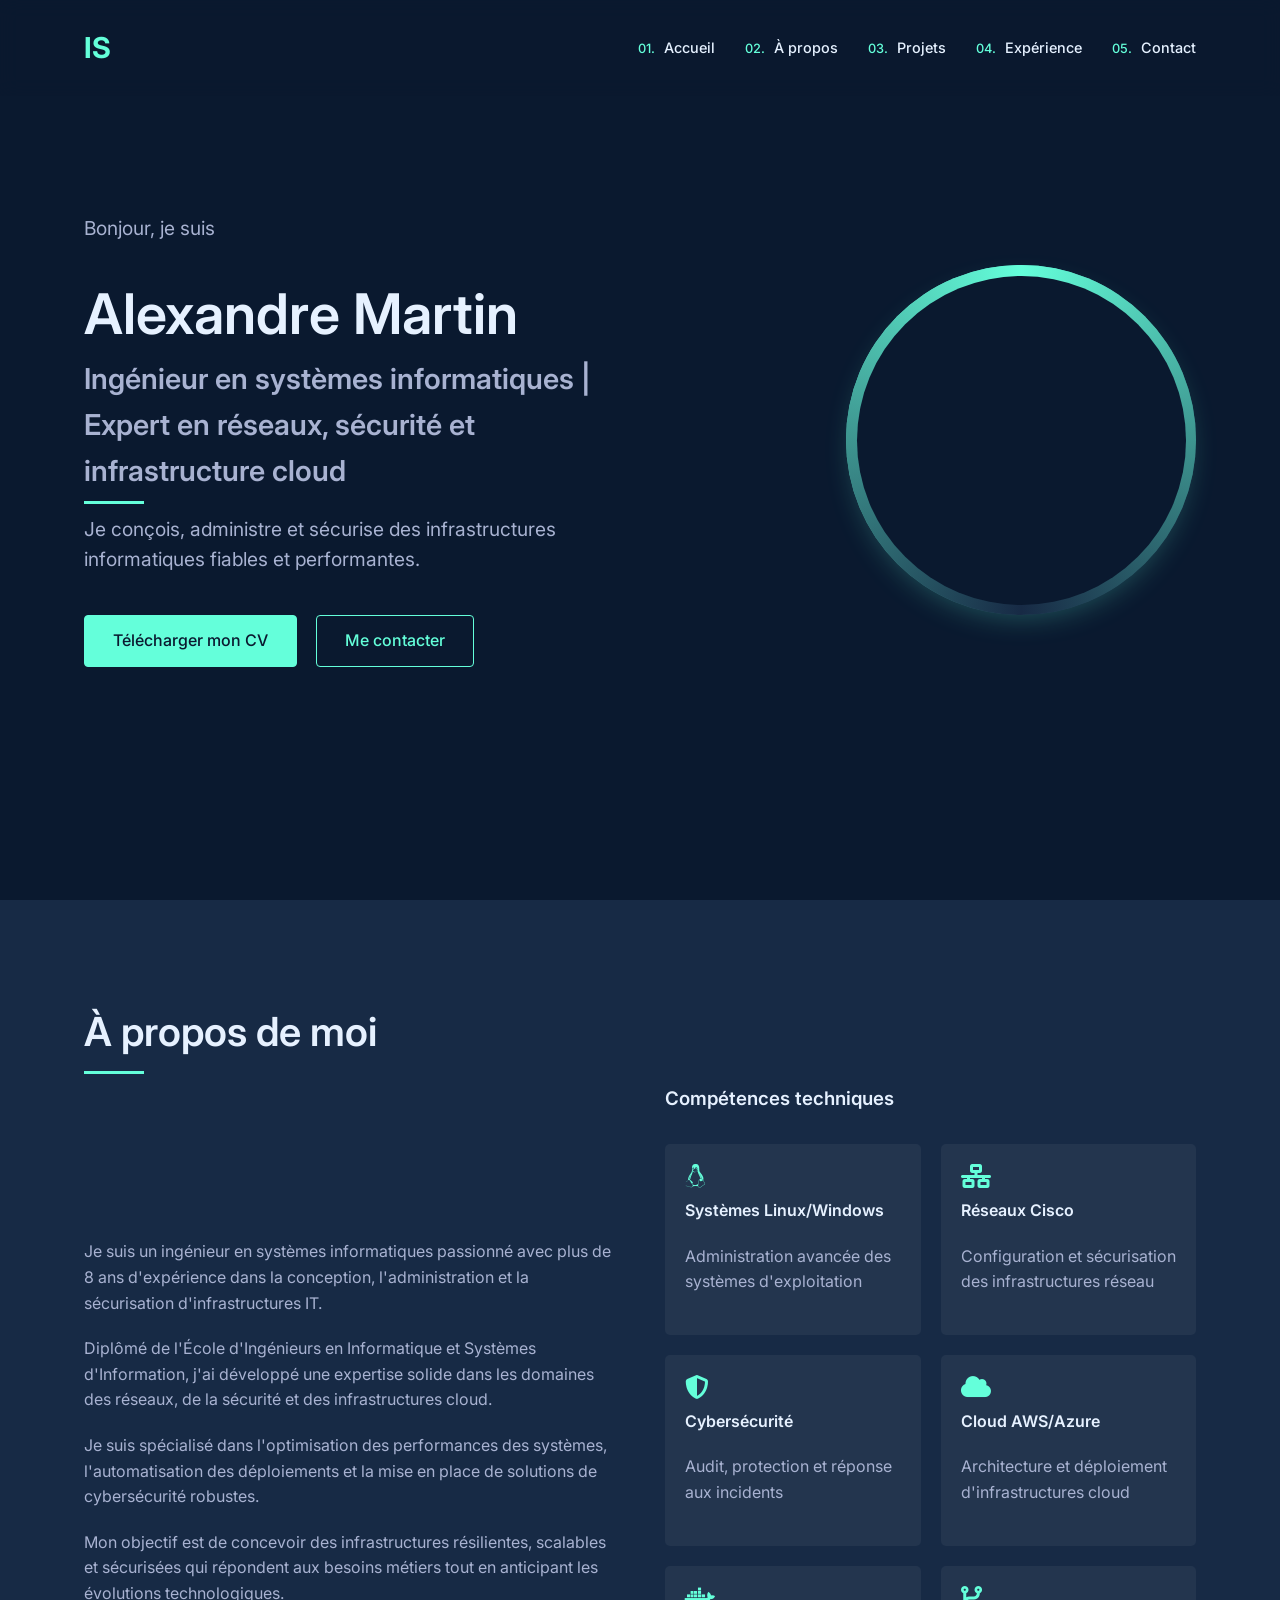
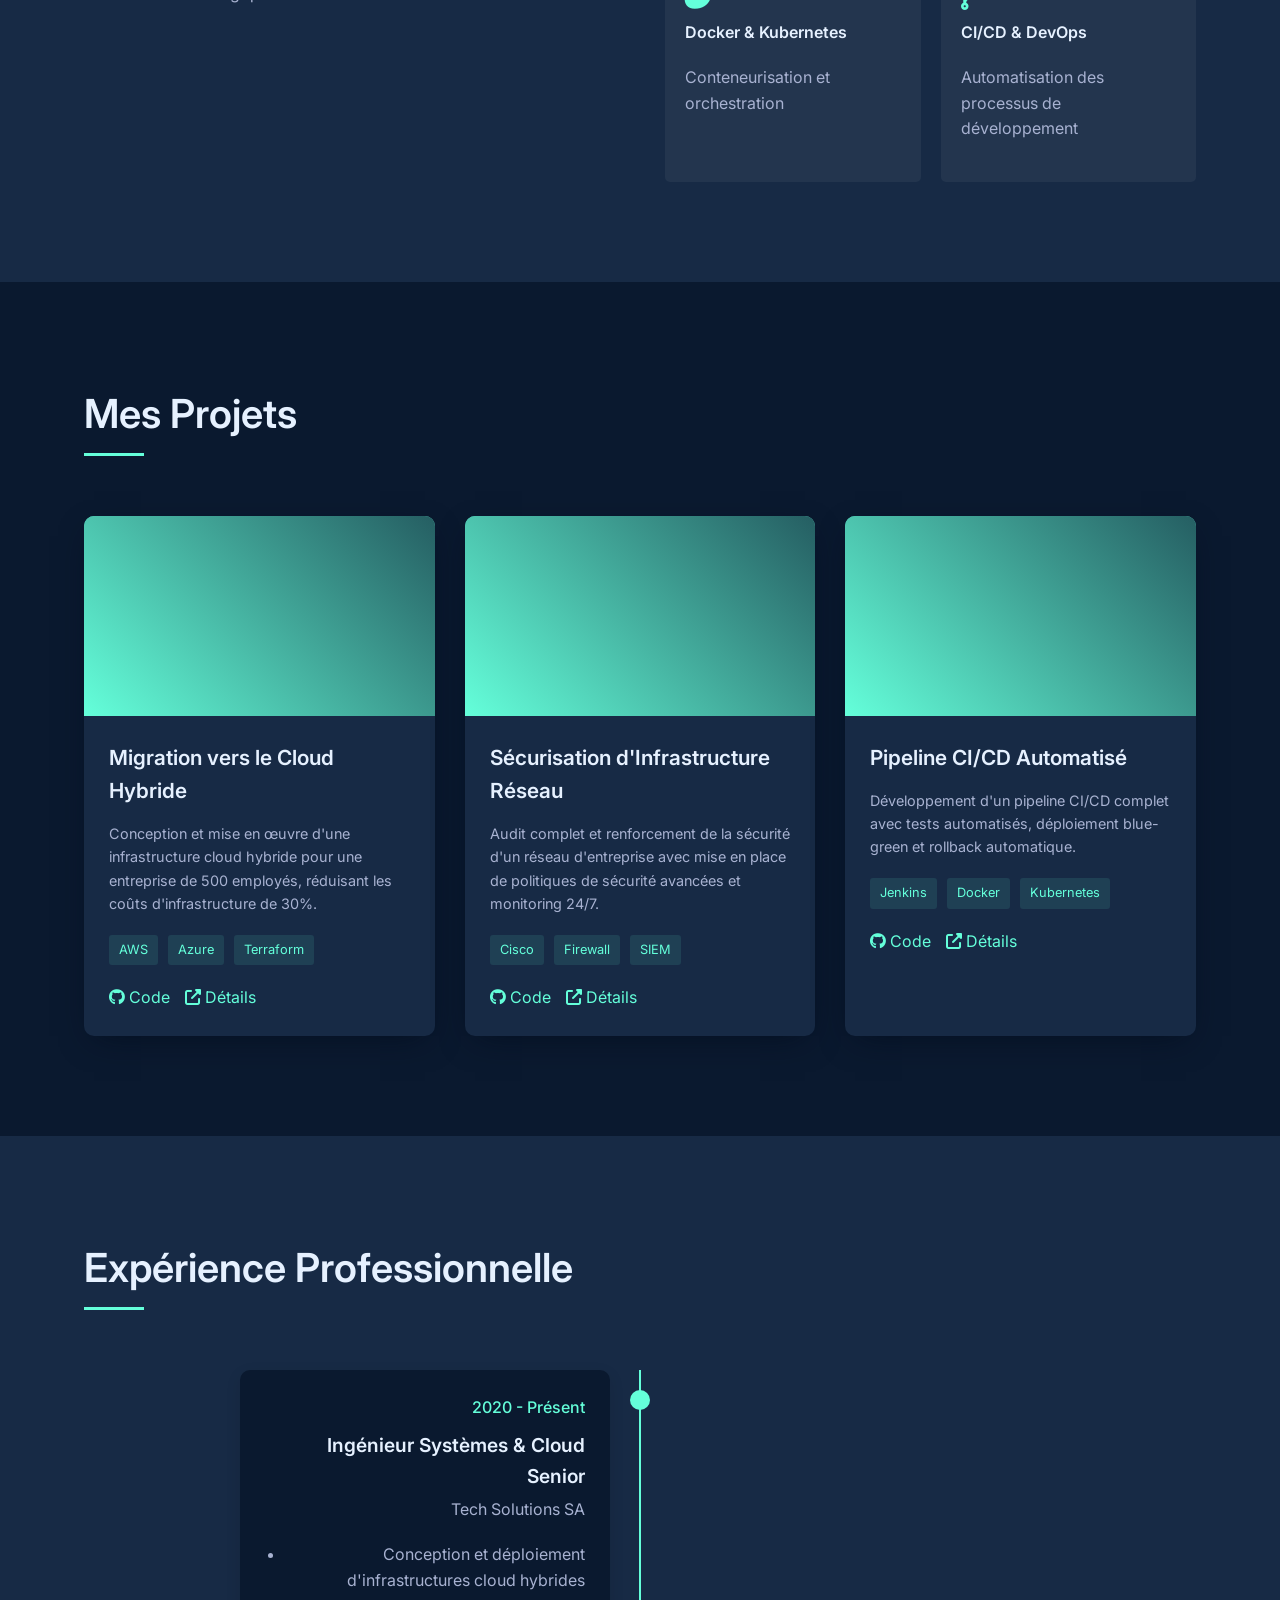
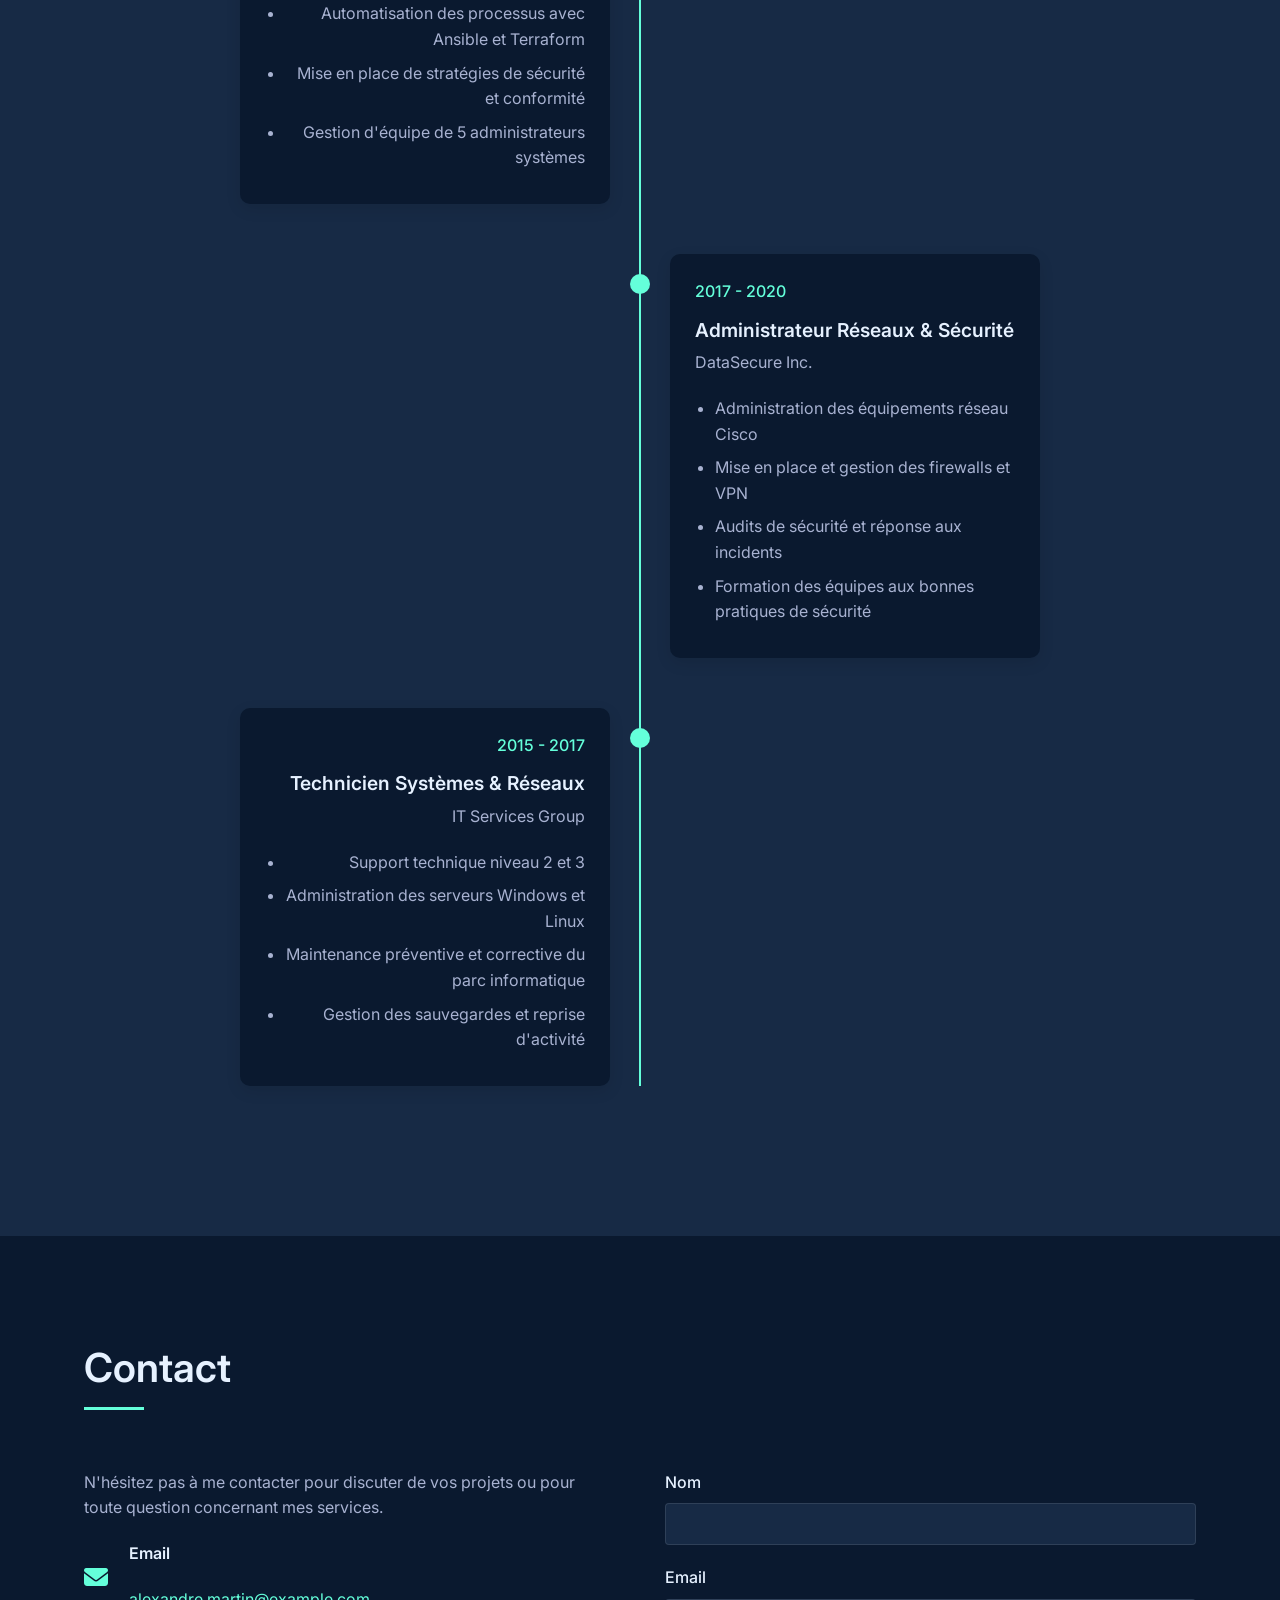
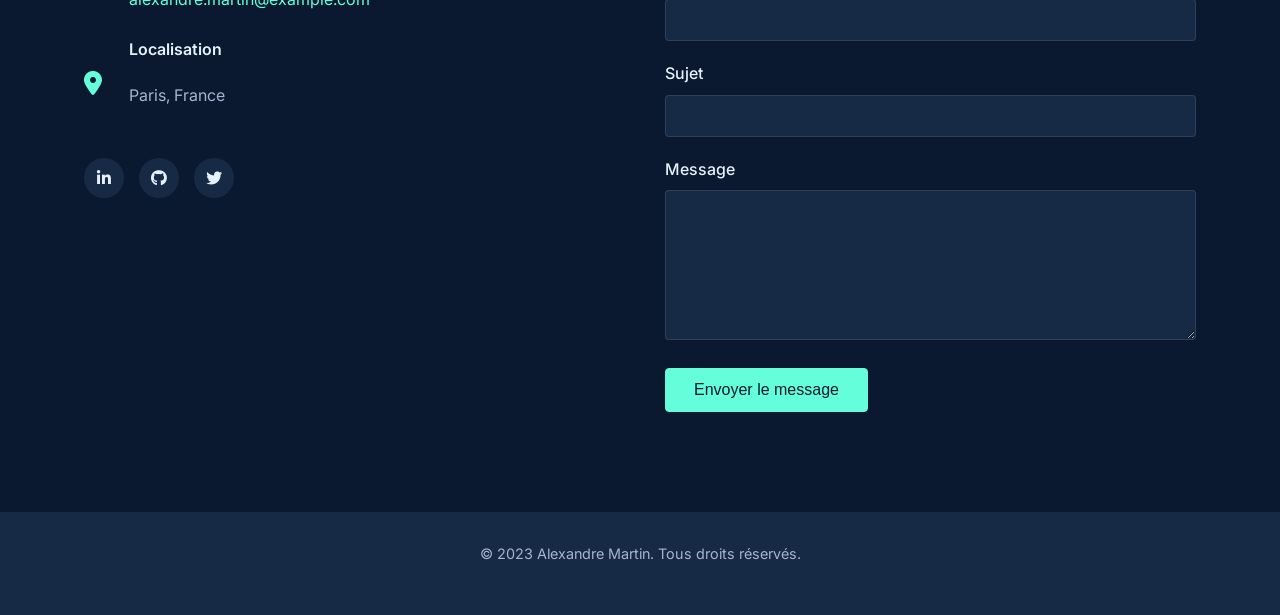
==== portfolio.html @ 144f5006 "Mise à jour du portfolio 2025" ====
<!DOCTYPE html>
<html lang="fr">
<head>
    <meta charset="UTF-8">
    <meta name="viewport" content="width=device-width, initial-scale=1.0">
    <title>Portfolio - Ingénieur en Systèmes Informatiques</title>
    <link rel="stylesheet" href="https://cdnjs.cloudflare.com/ajax/libs/font-awesome/6.4.0/css/all.min.css">
    <link href="https://fonts.googleapis.com/css2?family=Inter:wght@300;400;500;600;700&display=swap" rel="stylesheet">
    <style>
        :root {
            --primary: #0a192f;
            --secondary: #172a45;
            --accent: #64ffda;
            --accent-light: #8affdf;
            --text: #ccd6f6;
            --text-light: #a8b2d1;
            --white: #e6f1ff;
            --transition: all 0.25s cubic-bezier(0.645, 0.045, 0.355, 1);
        }

        * {
            margin: 0;
            padding: 0;
            box-sizing: border-box;
        }

        html {
            scroll-behavior: smooth;
        }

        body {
            font-family: 'Inter', sans-serif;
            background-color: var(--primary);
            color: var(--text);
            line-height: 1.6;
            overflow-x: hidden;
        }

        .container {
            width: 90%;
            max-width: 1200px;
            margin: 0 auto;
            padding: 0 20px;
        }

        section {
            padding: 100px 0;
        }

        h1, h2, h3, h4 {
            color: var(--white);
            margin-bottom: 20px;
            font-weight: 600;
        }

        h1 {
            font-size: 3.5rem;
            line-height: 1.1;
        }

        h2 {
            font-size: 2.5rem;
            position: relative;
            display: inline-block;
        }

        h2::after {
            content: '';
            position: absolute;
            bottom: -10px;
            left: 0;
            width: 60px;
            height: 3px;
            background-color: var(--accent);
        }

        p {
            margin-bottom: 20px;
            color: var(--text-light);
        }

        a {
            text-decoration: none;
            color: var(--accent);
            transition: var(--transition);
        }

        a:hover {
            color: var(--accent-light);
        }

        .btn {
            display: inline-block;
            padding: 12px 28px;
            border-radius: 4px;
            font-weight: 500;
            cursor: pointer;
            transition: var(--transition);
            border: 1px solid var(--accent);
            background-color: transparent;
            color: var(--accent);
            font-size: 1rem;
        }

        .btn:hover {
            background-color: rgba(100, 255, 218, 0.1);
            transform: translateY(-3px);
        }

        .btn-primary {
            background-color: var(--accent);
            color: var(--primary);
            margin-right: 15px;
        }

        .btn-primary:hover {
            background-color: var(--accent-light);
            border-color: var(--accent-light);
        }

        /* Header */
        header {
            position: fixed;
            top: 0;
            width: 100%;
            padding: 25px 0;
            background-color: rgba(10, 25, 47, 0.9);
            backdrop-filter: blur(10px);
            z-index: 1000;
            transition: var(--transition);
        }

        header.scrolled {
            padding: 15px 0;
            box-shadow: 0 10px 30px -10px rgba(2, 12, 27, 0.7);
        }

        .navbar {
            display: flex;
            justify-content: space-between;
            align-items: center;
        }

        .logo {
            font-size: 1.8rem;
            font-weight: 700;
            color: var(--accent);
        }

        .nav-links {
            display: flex;
            list-style: none;
        }

        .nav-links li {
            margin-left: 30px;
        }

        .nav-links a {
            color: var(--white);
            font-size: 0.9rem;
            font-weight: 500;
        }

        .nav-links a:hover {
            color: var(--accent);
        }

        .nav-links a span {
            color: var(--accent);
            margin-right: 5px;
            font-size: 0.8rem;
        }

        .mobile-menu {
            display: none;
            font-size: 1.5rem;
            cursor: pointer;
        }

        /* Hero Section */
        #hero {
            min-height: 100vh;
            display: flex;
            align-items: center;
            padding-top: 80px;
        }

        .hero-content {
            display: flex;
            align-items: center;
            justify-content: space-between;
        }

        .hero-text {
            flex: 1;
            max-width: 600px;
        }

        .hero-text h1 {
            margin-bottom: 10px;
        }

        .hero-text h2 {
            font-size: 1.8rem;
            margin-bottom: 20px;
            color: var(--text-light);
        }

        .hero-text p {
            font-size: 1.2rem;
            margin-bottom: 40px;
            max-width: 500px;
        }

        .hero-image {
            flex: 1;
            display: flex;
            justify-content: flex-end;
        }

        .profile-img {
            width: 350px;
            height: 350px;
            border-radius: 50%;
            background: linear-gradient(145deg, var(--accent), var(--secondary));
            display: flex;
            align-items: center;
            justify-content: center;
            position: relative;
            overflow: hidden;
            box-shadow: 0 10px 30px -10px rgba(100, 255, 218, 0.3);
        }

        .profile-img::before {
            content: '';
            position: absolute;
            width: 150%;
            height: 150%;
            background: conic-gradient(var(--accent), var(--secondary), var(--accent));
            animation: rotate 10s linear infinite;
        }

        .profile-img::after {
            content: '';
            position: absolute;
            width: 94%;
            height: 94%;
            background-color: var(--primary);
            border-radius: 50%;
        }

        @keyframes rotate {
            from {
                transform: rotate(0deg);
            }
            to {
                transform: rotate(360deg);
            }
        }

        /* About Section */
        #about {
            background-color: var(--secondary);
        }

        .about-content {
            display: flex;
            align-items: center;
            gap: 50px;
        }

        .about-text {
            flex: 1;
        }

        .skills {
            flex: 1;
        }

        .skills-grid {
            display: grid;
            grid-template-columns: repeat(2, 1fr);
            gap: 20px;
            margin-top: 30px;
        }

        .skill-item {
            background-color: rgba(255, 255, 255, 0.05);
            padding: 20px;
            border-radius: 5px;
            transition: var(--transition);
        }

        .skill-item:hover {
            transform: translateY(-5px);
            box-shadow: 0 10px 20px -10px rgba(0, 0, 0, 0.2);
        }

        .skill-item i {
            font-size: 1.5rem;
            color: var(--accent);
            margin-bottom: 10px;
        }

        /* Projects Section */
        .projects-grid {
            display: grid;
            grid-template-columns: repeat(auto-fill, minmax(300px, 1fr));
            gap: 30px;
            margin-top: 50px;
        }

        .project-card {
            background-color: var(--secondary);
            border-radius: 10px;
            overflow: hidden;
            transition: var(--transition);
            box-shadow: 0 10px 30px -10px rgba(2, 12, 27, 0.7);
        }

        .project-card:hover {
            transform: translateY(-10px);
            box-shadow: 0 20px 30px -10px rgba(100, 255, 218, 0.2);
        }

        .project-img {
            height: 200px;
            background-color: var(--accent);
            position: relative;
            overflow: hidden;
        }

        .project-img::before {
            content: '';
            position: absolute;
            top: 0;
            left: 0;
            width: 100%;
            height: 100%;
            background: linear-gradient(45deg, var(--accent), var(--primary));
            opacity: 0.7;
        }

        .project-content {
            padding: 25px;
        }

        .project-content h3 {
            margin-bottom: 15px;
            font-size: 1.3rem;
        }

        .project-content p {
            font-size: 0.9rem;
            margin-bottom: 20px;
        }

        .project-tech {
            display: flex;
            flex-wrap: wrap;
            gap: 10px;
            margin-bottom: 20px;
        }

        .tech-tag {
            background-color: rgba(100, 255, 218, 0.1);
            color: var(--accent);
            padding: 5px 10px;
            border-radius: 3px;
            font-size: 0.8rem;
        }

        .project-links {
            display: flex;
            gap: 15px;
        }

        /* Experience Section */
        #experience {
            background-color: var(--secondary);
        }

        .timeline {
            position: relative;
            max-width: 800px;
            margin: 50px auto 0;
        }

        .timeline::before {
            content: '';
            position: absolute;
            left: 50%;
            transform: translateX(-50%);
            width: 2px;
            height: 100%;
            background-color: var(--accent);
        }

        .timeline-item {
            margin-bottom: 50px;
            position: relative;
            width: 100%;
        }

        .timeline-item:nth-child(odd) .timeline-content {
            margin-left: 0;
            margin-right: calc(50% + 30px);
            text-align: right;
        }

        .timeline-item:nth-child(even) .timeline-content {
            margin-left: calc(50% + 30px);
        }

        .timeline-content {
            background-color: var(--primary);
            padding: 25px;
            border-radius: 10px;
            box-shadow: 0 5px 15px rgba(0, 0, 0, 0.1);
            position: relative;
        }

        .timeline-content::before {
            content: '';
            position: absolute;
            top: 20px;
            width: 20px;
            height: 20px;
            background-color: var(--accent);
            border-radius: 50%;
        }

        .timeline-item:nth-child(odd) .timeline-content::before {
            right: -40px;
        }

        .timeline-item:nth-child(even) .timeline-content::before {
            left: -40px;
        }

        .timeline-content h3 {
            margin-bottom: 5px;
            font-size: 1.2rem;
        }

        .timeline-content .date {
            color: var(--accent);
            font-weight: 500;
            margin-bottom: 10px;
            display: block;
        }

        .timeline-content ul {
            padding-left: 20px;
            color: var(--text-light);
        }

        .timeline-content li {
            margin-bottom: 8px;
        }

        /* Contact Section */
        .contact-content {
            display: flex;
            gap: 50px;
            margin-top: 50px;
        }

        .contact-info {
            flex: 1;
        }

        .contact-form {
            flex: 1;
        }

        .contact-item {
            display: flex;
            align-items: center;
            margin-bottom: 25px;
        }

        .contact-item i {
            font-size: 1.5rem;
            color: var(--accent);
            margin-right: 15px;
            width: 30px;
        }

        .social-links {
            display: flex;
            gap: 15px;
            margin-top: 30px;
        }

        .social-links a {
            display: flex;
            align-items: center;
            justify-content: center;
            width: 40px;
            height: 40px;
            border-radius: 50%;
            background-color: var(--secondary);
            color: var(--white);
            transition: var(--transition);
        }

        .social-links a:hover {
            background-color: var(--accent);
            color: var(--primary);
            transform: translateY(-3px);
        }

        .form-group {
            margin-bottom: 20px;
        }

        .form-group label {
            display: block;
            margin-bottom: 8px;
            color: var(--white);
            font-weight: 500;
        }

        .form-control {
            width: 100%;
            padding: 12px 15px;
            background-color: var(--secondary);
            border: 1px solid rgba(255, 255, 255, 0.1);
            border-radius: 4px;
            color: var(--white);
            font-family: 'Inter', sans-serif;
            transition: var(--transition);
        }

        .form-control:focus {
            outline: none;
            border-color: var(--accent);
        }

        textarea.form-control {
            min-height: 150px;
            resize: vertical;
        }

        /* Footer */
        footer {
            background-color: var(--secondary);
            padding: 30px 0;
            text-align: center;
            font-size: 0.9rem;
            color: var(--text-light);
        }

        /* Responsive Design */
        @media (max-width: 992px) {
            h1 {
                font-size: 2.8rem;
            }

            h2 {
                font-size: 2rem;
            }

            .hero-content {
                flex-direction: column-reverse;
                text-align: center;
            }

            .hero-text {
                max-width: 100%;
            }

            .hero-image {
                margin-bottom: 40px;
            }

            .profile-img {
                width: 280px;
                height: 280px;
            }

            .about-content {
                flex-direction: column;
            }

            .timeline::before {
                left: 30px;
            }

            .timeline-item:nth-child(odd) .timeline-content,
            .timeline-item:nth-child(even) .timeline-content {
                margin-left: 80px;
                margin-right: 0;
                text-align: left;
            }

            .timeline-item:nth-child(odd) .timeline-content::before,
            .timeline-item:nth-child(even) .timeline-content::before {
                left: -40px;
            }

            .contact-content {
                flex-direction: column;
            }
        }

        @media (max-width: 768px) {
            .nav-links {
                display: none;
            }

            .mobile-menu {
                display: block;
            }

            .skills-grid {
                grid-template-columns: 1fr;
            }

            .projects-grid {
                grid-template-columns: 1fr;
            }
        }

        @media (max-width: 576px) {
            h1 {
                font-size: 2.2rem;
            }

            h2 {
                font-size: 1.8rem;
            }

            .btn {
                padding: 10px 20px;
                font-size: 0.9rem;
            }

            .profile-img {
                width: 220px;
                height: 220px;
            }
        }
    </style>
</head>
<body>
    <!-- Header -->
    <header id="header">
        <div class="container">
            <nav class="navbar">
                <a href="#" class="logo">IS</a>
                <ul class="nav-links">
                    <li><a href="#hero"><span>01.</span> Accueil</a></li>
                    <li><a href="#about"><span>02.</span> À propos</a></li>
                    <li><a href="#projects"><span>03.</span> Projets</a></li>
                    <li><a href="#experience"><span>04.</span> Expérience</a></li>
                    <li><a href="#contact"><span>05.</span> Contact</a></li>
                </ul>
                <div class="mobile-menu">
                    <i class="fas fa-bars"></i>
                </div>
            </nav>
        </div>
    </header>

    <!-- Hero Section -->
    <section id="hero">
        <div class="container">
            <div class="hero-content">
                <div class="hero-text">
                    <p>Bonjour, je suis</p>
                    <h1>Alexandre Martin</h1>
                    <h2>Ingénieur en systèmes informatiques | Expert en réseaux, sécurité et infrastructure cloud</h2>
                    <p>Je conçois, administre et sécurise des infrastructures informatiques fiables et performantes.</p>
                    <div class="hero-buttons">
                        <a href="#" class="btn btn-primary">Télécharger mon CV</a>
                        <a href="#contact" class="btn">Me contacter</a>
                    </div>
                </div>
                <div class="hero-image">
                    <div class="profile-img">
                        <!-- Placeholder pour la photo de profil -->
                    </div>
                </div>
            </div>
        </div>
    </section>

    <!-- About Section -->
    <section id="about">
        <div class="container">
            <h2>À propos de moi</h2>
            <div class="about-content">
                <div class="about-text">
                    <p>Je suis un ingénieur en systèmes informatiques passionné avec plus de 8 ans d'expérience dans la conception, l'administration et la sécurisation d'infrastructures IT.</p>
                    <p>Diplômé de l'École d'Ingénieurs en Informatique et Systèmes d'Information, j'ai développé une expertise solide dans les domaines des réseaux, de la sécurité et des infrastructures cloud.</p>
                    <p>Je suis spécialisé dans l'optimisation des performances des systèmes, l'automatisation des déploiements et la mise en place de solutions de cybersécurité robustes.</p>
                    <p>Mon objectif est de concevoir des infrastructures résilientes, scalables et sécurisées qui répondent aux besoins métiers tout en anticipant les évolutions technologiques.</p>
                </div>
                <div class="skills">
                    <h3>Compétences techniques</h3>
                    <div class="skills-grid">
                        <div class="skill-item">
                            <i class="fab fa-linux"></i>
                            <h4>Systèmes Linux/Windows</h4>
                            <p>Administration avancée des systèmes d'exploitation</p>
                        </div>
                        <div class="skill-item">
                            <i class="fas fa-network-wired"></i>
                            <h4>Réseaux Cisco</h4>
                            <p>Configuration et sécurisation des infrastructures réseau</p>
                        </div>
                        <div class="skill-item">
                            <i class="fas fa-shield-alt"></i>
                            <h4>Cybersécurité</h4>
                            <p>Audit, protection et réponse aux incidents</p>
                        </div>
                        <div class="skill-item">
                            <i class="fas fa-cloud"></i>
                            <h4>Cloud AWS/Azure</h4>
                            <p>Architecture et déploiement d'infrastructures cloud</p>
                        </div>
                        <div class="skill-item">
                            <i class="fab fa-docker"></i>
                            <h4>Docker & Kubernetes</h4>
                            <p>Conteneurisation et orchestration</p>
                        </div>
                        <div class="skill-item">
                            <i class="fas fa-code-branch"></i>
                            <h4>CI/CD & DevOps</h4>
                            <p>Automatisation des processus de développement</p>
                        </div>
                    </div>
                </div>
            </div>
        </div>
    </section>

    <!-- Projects Section -->
    <section id="projects">
        <div class="container">
            <h2>Mes Projets</h2>
            <div class="projects-grid">
                <div class="project-card">
                    <div class="project-img"></div>
                    <div class="project-content">
                        <h3>Migration vers le Cloud Hybride</h3>
                        <p>Conception et mise en œuvre d'une infrastructure cloud hybride pour une entreprise de 500 employés, réduisant les coûts d'infrastructure de 30%.</p>
                        <div class="project-tech">
                            <span class="tech-tag">AWS</span>
                            <span class="tech-tag">Azure</span>
                            <span class="tech-tag">Terraform</span>
                        </div>
                        <div class="project-links">
                            <a href="#"><i class="fab fa-github"></i> Code</a>
                            <a href="#"><i class="fas fa-external-link-alt"></i> Détails</a>
                        </div>
                    </div>
                </div>
                <div class="project-card">
                    <div class="project-img"></div>
                    <div class="project-content">
                        <h3>Sécurisation d'Infrastructure Réseau</h3>
                        <p>Audit complet et renforcement de la sécurité d'un réseau d'entreprise avec mise en place de politiques de sécurité avancées et monitoring 24/7.</p>
                        <div class="project-tech">
                            <span class="tech-tag">Cisco</span>
                            <span class="tech-tag">Firewall</span>
                            <span class="tech-tag">SIEM</span>
                        </div>
                        <div class="project-links">
                            <a href="#"><i class="fab fa-github"></i> Code</a>
                            <a href="#"><i class="fas fa-external-link-alt"></i> Détails</a>
                        </div>
                    </div>
                </div>
                <div class="project-card">
                    <div class="project-img"></div>
                    <div class="project-content">
                        <h3>Pipeline CI/CD Automatisé</h3>
                        <p>Développement d'un pipeline CI/CD complet avec tests automatisés, déploiement blue-green et rollback automatique.</p>
                        <div class="project-tech">
                            <span class="tech-tag">Jenkins</span>
                            <span class="tech-tag">Docker</span>
                            <span class="tech-tag">Kubernetes</span>
                        </div>
                        <div class="project-links">
                            <a href="#"><i class="fab fa-github"></i> Code</a>
                            <a href="#"><i class="fas fa-external-link-alt"></i> Détails</a>
                        </div>
                    </div>
                </div>
            </div>
        </div>
    </section>

    <!-- Experience Section -->
    <section id="experience">
        <div class="container">
            <h2>Expérience Professionnelle</h2>
            <div class="timeline">
                <div class="timeline-item">
                    <div class="timeline-content">
                        <span class="date">2020 - Présent</span>
                        <h3>Ingénieur Systèmes & Cloud Senior</h3>
                        <p>Tech Solutions SA</p>
                        <ul>
                            <li>Conception et déploiement d'infrastructures cloud hybrides</li>
                            <li>Automatisation des processus avec Ansible et Terraform</li>
                            <li>Mise en place de stratégies de sécurité et conformité</li>
                            <li>Gestion d'équipe de 5 administrateurs systèmes</li>
                        </ul>
                    </div>
                </div>
                <div class="timeline-item">
                    <div class="timeline-content">
                        <span class="date">2017 - 2020</span>
                        <h3>Administrateur Réseaux & Sécurité</h3>
                        <p>DataSecure Inc.</p>
                        <ul>
                            <li>Administration des équipements réseau Cisco</li>
                            <li>Mise en place et gestion des firewalls et VPN</li>
                            <li>Audits de sécurité et réponse aux incidents</li>
                            <li>Formation des équipes aux bonnes pratiques de sécurité</li>
                        </ul>
                    </div>
                </div>
                <div class="timeline-item">
                    <div class="timeline-content">
                        <span class="date">2015 - 2017</span>
                        <h3>Technicien Systèmes & Réseaux</h3>
                        <p>IT Services Group</p>
                        <ul>
                            <li>Support technique niveau 2 et 3</li>
                            <li>Administration des serveurs Windows et Linux</li>
                            <li>Maintenance préventive et corrective du parc informatique</li>
                            <li>Gestion des sauvegardes et reprise d'activité</li>
                        </ul>
                    </div>
                </div>
            </div>
        </div>
    </section>

    <!-- Contact Section -->
    <section id="contact">
        <div class="container">
            <h2>Contact</h2>
            <div class="contact-content">
                <div class="contact-info">
                    <p>N'hésitez pas à me contacter pour discuter de vos projets ou pour toute question concernant mes services.</p>
                    <div class="contact-item">
                        <i class="fas fa-envelope"></i>
                        <div>
                            <h4>Email</h4>
                            <a href="mailto:alexandre.martin@example.com">alexandre.martin@example.com</a>
                        </div>
                    </div>
                    <div class="contact-item">
                        <i class="fas fa-map-marker-alt"></i>
                        <div>
                            <h4>Localisation</h4>
                            <p>Paris, France</p>
                        </div>
                    </div>
                    <div class="social-links">
                        <a href="#"><i class="fab fa-linkedin-in"></i></a>
                        <a href="#"><i class="fab fa-github"></i></a>
                        <a href="#"><i class="fab fa-twitter"></i></a>
                    </div>
                </div>
                <div class="contact-form">
                    <form id="contactForm">
                        <div class="form-group">
                            <label for="name">Nom</label>
                            <input type="text" id="name" class="form-control" required>
                        </div>
                        <div class="form-group">
                            <label for="email">Email</label>
                            <input type="email" id="email" class="form-control" required>
                        </div>
                        <div class="form-group">
                            <label for="subject">Sujet</label>
                            <input type="text" id="subject" class="form-control" required>
                        </div>
                        <div class="form-group">
                            <label for="message">Message</label>
                            <textarea id="message" class="form-control" required></textarea>
                        </div>
                        <button type="submit" class="btn btn-primary">Envoyer le message</button>
                    </form>
                </div>
            </div>
        </div>
    </section>

    <!-- Footer -->
    <footer>
        <div class="container">
            <p>© 2023 Alexandre Martin. Tous droits réservés.</p>
        </div>
    </footer>

    <script>
        // Header scroll effect
        window.addEventListener('scroll', function() {
            const header = document.getElementById('header');
            if (window.scrollY > 50) {
                header.classList.add('scrolled');
            } else {
                header.classList.remove('scrolled');
            }
        });

        // Mobile menu toggle
        const mobileMenu = document.querySelector('.mobile-menu');
        const navLinks = document.querySelector('.nav-links');

        mobileMenu.addEventListener('click', function() {
            navLinks.style.display = navLinks.style.display === 'flex' ? 'none' : 'flex';
        });

        // Smooth scrolling for anchor links
        document.querySelectorAll('a[href^="#"]').forEach(anchor => {
            anchor.addEventListener('click', function(e) {
                e.preventDefault();
                
                const targetId = this.getAttribute('href');
                if (targetId === '#') return;
                
                const targetElement = document.querySelector(targetId);
                if (targetElement) {
                    window.scrollTo({
                        top: targetElement.offsetTop - 80,
                        behavior: 'smooth'
                    });
                    
                    // Close mobile menu if open
                    if (window.innerWidth <= 768) {
                        navLinks.style.display = 'none';
                    }
                }
            });
        });

        // Form submission
        document.getElementById('contactForm').addEventListener('submit', function(e) {
            e.preventDefault();
            alert('Merci pour votre message ! Je vous répondrai dans les plus brefs délais.');
            this.reset();
        });
    </script>
</body>
</html>
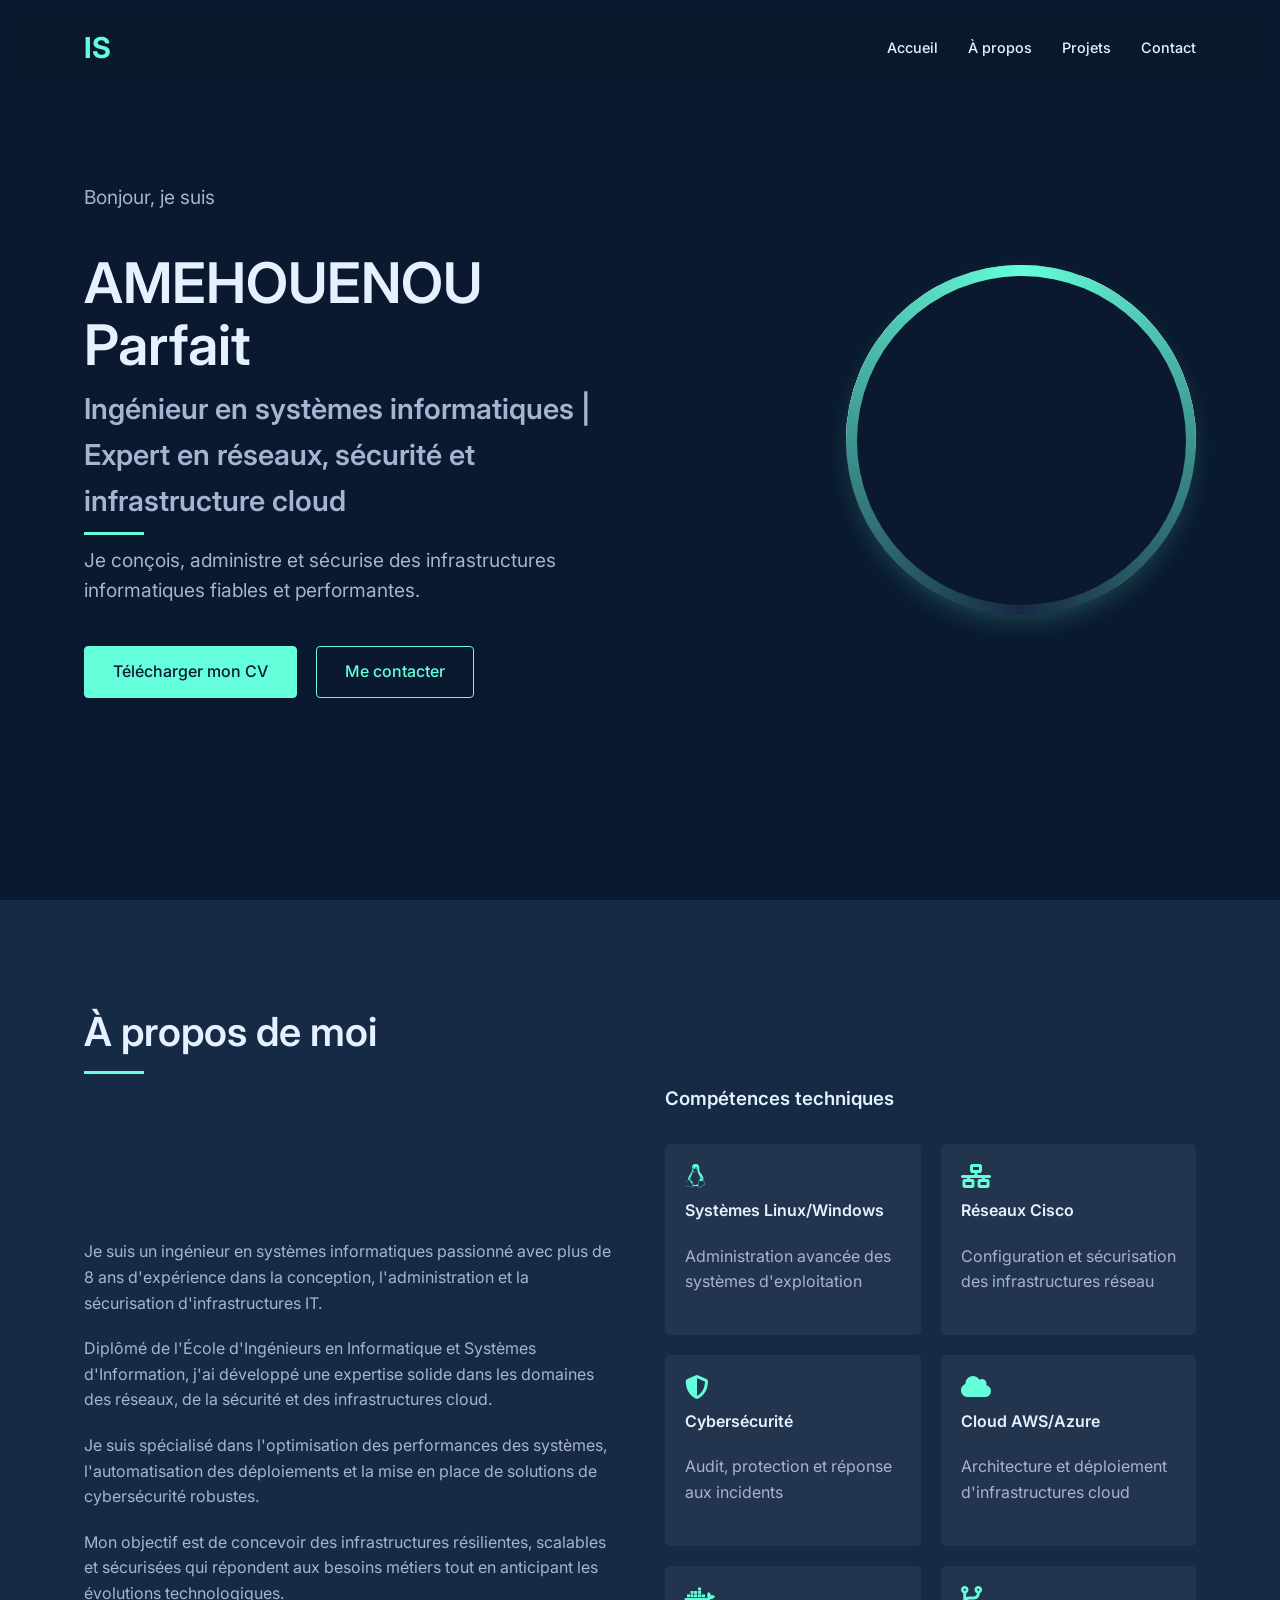
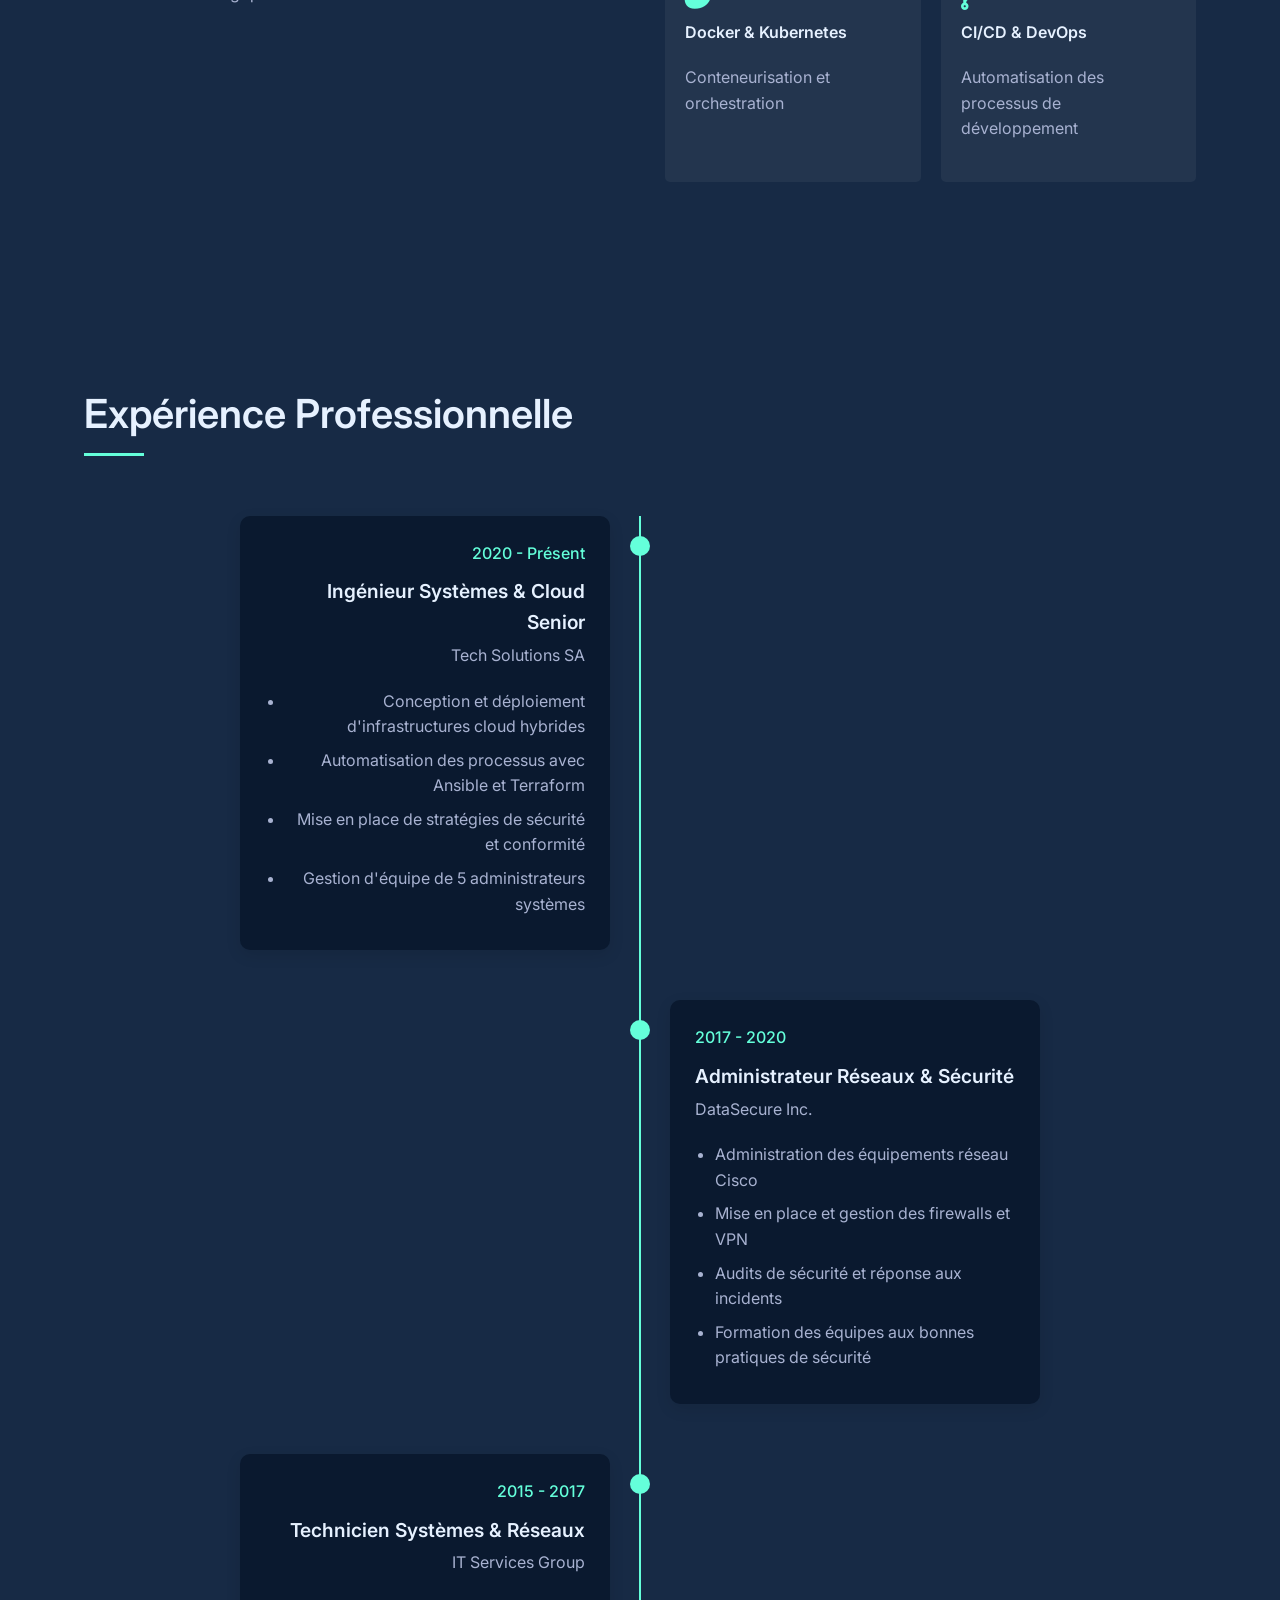
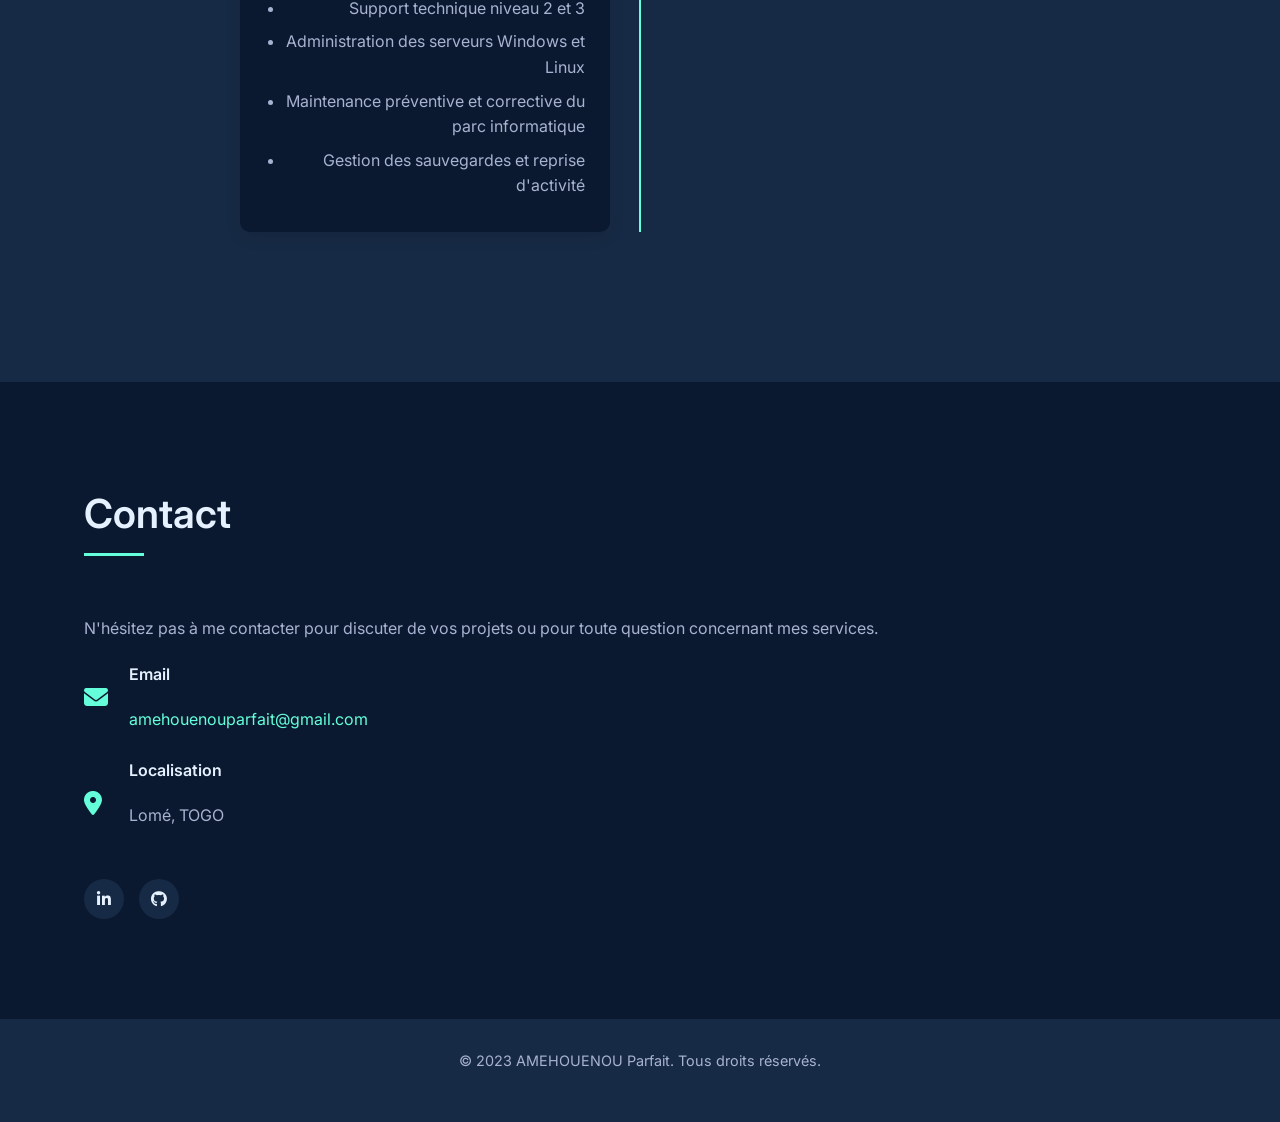
==== commit fed565a1: "Mise à jour du portfolio : description des changements" ====
--- a/portfolio.html
+++ b/portfolio.html
@@ -652,11 +652,11 @@
             <nav class="navbar">
                 <a href="#" class="logo">IS</a>
                 <ul class="nav-links">
-                    <li><a href="#hero"><span>01.</span> Accueil</a></li>
-                    <li><a href="#about"><span>02.</span> À propos</a></li>
-                    <li><a href="#projects"><span>03.</span> Projets</a></li>
-                    <li><a href="#experience"><span>04.</span> Expérience</a></li>
-                    <li><a href="#contact"><span>05.</span> Contact</a></li>
+                    <li><a href="#hero"> Accueil</a></li>
+                    <li><a href="#about"> À propos</a></li>
+                    <li><a href="#projects"> Projets</a></li>
+
+                    <li><a href="#contact">Contact</a></li>
                 </ul>
                 <div class="mobile-menu">
                     <i class="fas fa-bars"></i>
@@ -671,17 +671,18 @@
             <div class="hero-content">
                 <div class="hero-text">
                     <p>Bonjour, je suis</p>
-                    <h1>Alexandre Martin</h1>
+                    <h1>AMEHOUENOU Parfait</h1>
                     <h2>Ingénieur en systèmes informatiques | Expert en réseaux, sécurité et infrastructure cloud</h2>
                     <p>Je conçois, administre et sécurise des infrastructures informatiques fiables et performantes.</p>
                     <div class="hero-buttons">
-                        <a href="#" class="btn btn-primary">Télécharger mon CV</a>
+                        <a href="/cv/CV_AMEHOUENOU.pdf" class="btn btn-primary">Télécharger mon CV</a>
                         <a href="#contact" class="btn">Me contacter</a>
                     </div>
                 </div>
                 <div class="hero-image">
                     <div class="profile-img">
                         <!-- Placeholder pour la photo de profil -->
+                         <img src="/images/Parfait.jpeg" alt="Image">
                     </div>
                 </div>
             </div>
@@ -738,7 +739,7 @@
         </div>
     </section>
 
-    <!-- Projects Section -->
+    <!-- Projects Section 
     <section id="projects">
         <div class="container">
             <h2>Mes Projets</h2>
@@ -854,43 +855,21 @@
                         <i class="fas fa-envelope"></i>
                         <div>
                             <h4>Email</h4>
-                            <a href="mailto:alexandre.martin@example.com">alexandre.martin@example.com</a>
+                            <a href="mailto:amehouenouparfait@gmail.com">amehouenouparfait@gmail.com</a>
                         </div>
                     </div>
                     <div class="contact-item">
                         <i class="fas fa-map-marker-alt"></i>
                         <div>
                             <h4>Localisation</h4>
-                            <p>Paris, France</p>
+                            <p>Lomé, TOGO</p>
                         </div>
                     </div>
                     <div class="social-links">
                         <a href="#"><i class="fab fa-linkedin-in"></i></a>
-                        <a href="#"><i class="fab fa-github"></i></a>
-                        <a href="#"><i class="fab fa-twitter"></i></a>
-                    </div>
-                </div>
-                <div class="contact-form">
-                    <form id="contactForm">
-                        <div class="form-group">
-                            <label for="name">Nom</label>
-                            <input type="text" id="name" class="form-control" required>
-                        </div>
-                        <div class="form-group">
-                            <label for="email">Email</label>
-                            <input type="email" id="email" class="form-control" required>
-                        </div>
-                        <div class="form-group">
-                            <label for="subject">Sujet</label>
-                            <input type="text" id="subject" class="form-control" required>
-                        </div>
-                        <div class="form-group">
-                            <label for="message">Message</label>
-                            <textarea id="message" class="form-control" required></textarea>
-                        </div>
-                        <button type="submit" class="btn btn-primary">Envoyer le message</button>
-                    </form>
-                </div>
+                        <a href="#"><i class="fab fa-github"></i></a>  
+                    </div>
+                </div>             
             </div>
         </div>
     </section>
@@ -898,7 +877,7 @@
     <!-- Footer -->
     <footer>
         <div class="container">
-            <p>© 2023 Alexandre Martin. Tous droits réservés.</p>
+            <p>© 2023 AMEHOUENOU Parfait. Tous droits réservés.</p>
         </div>
     </footer>
 
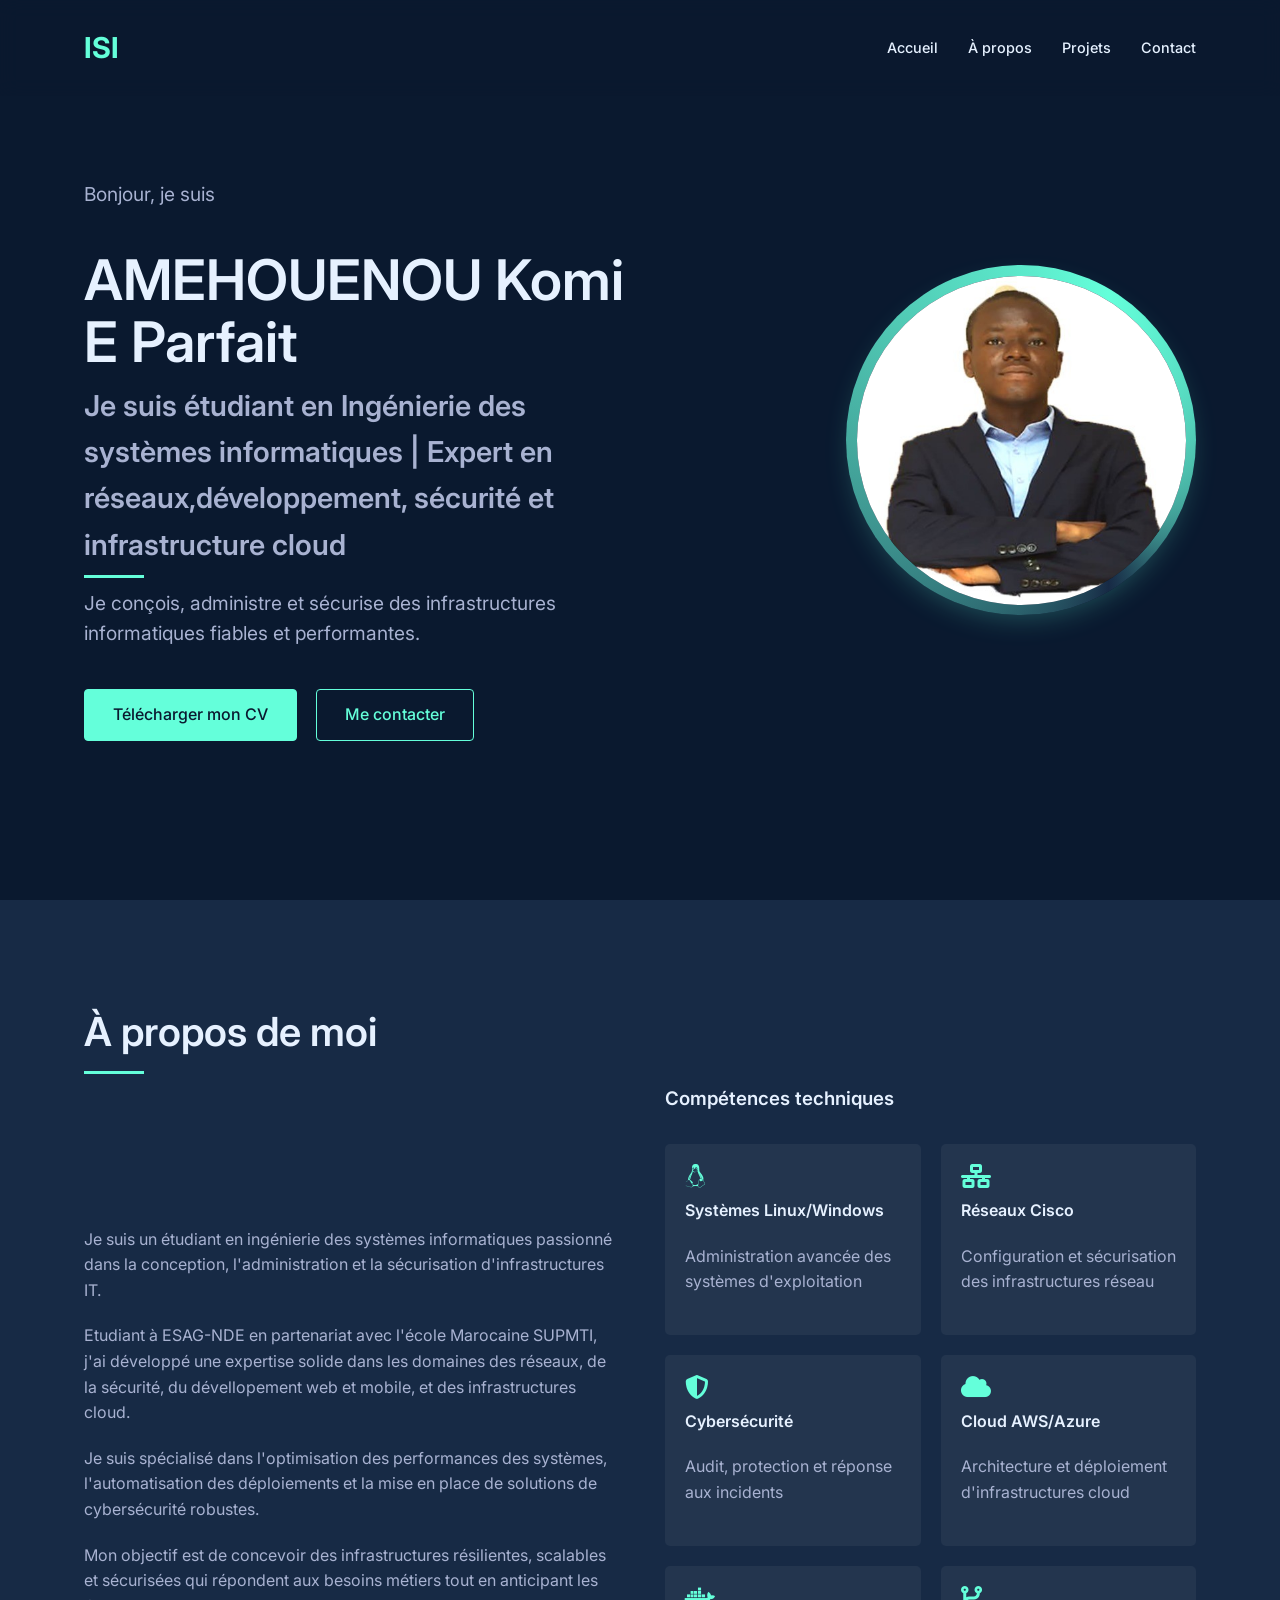
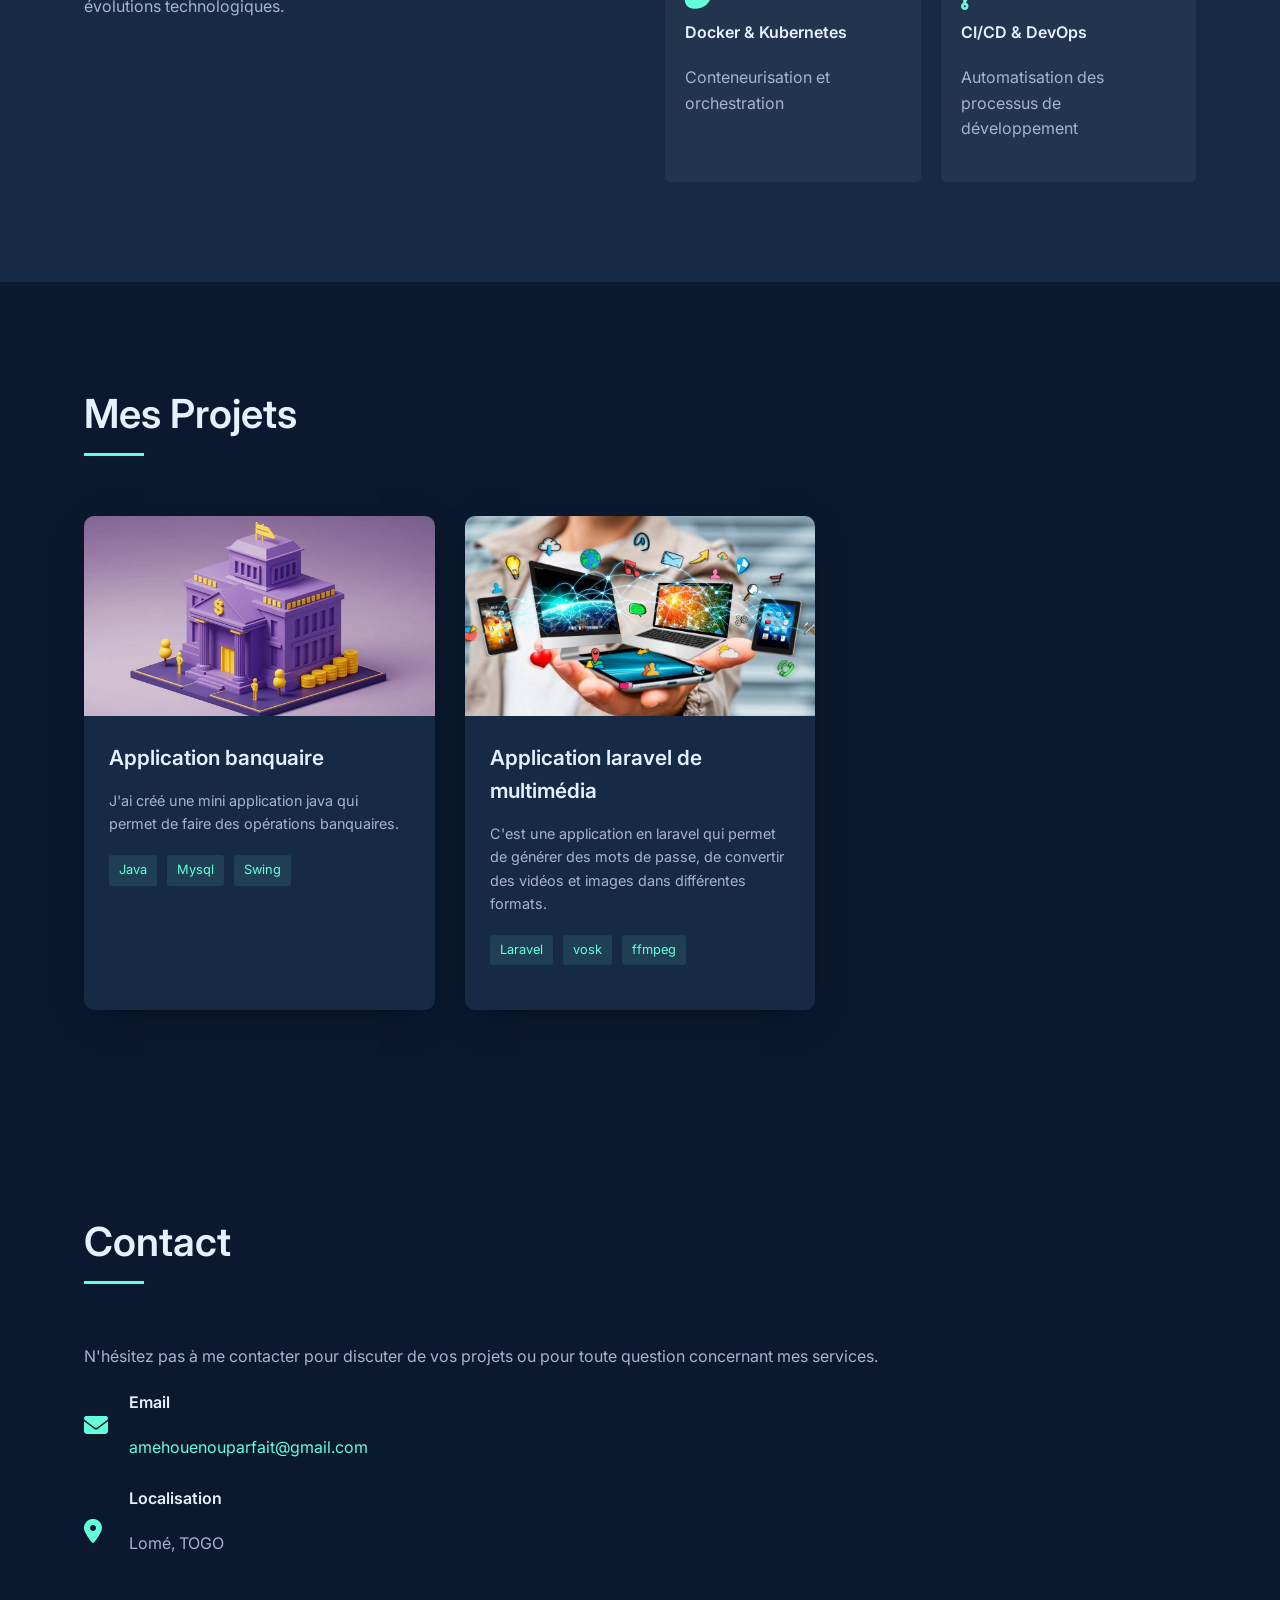
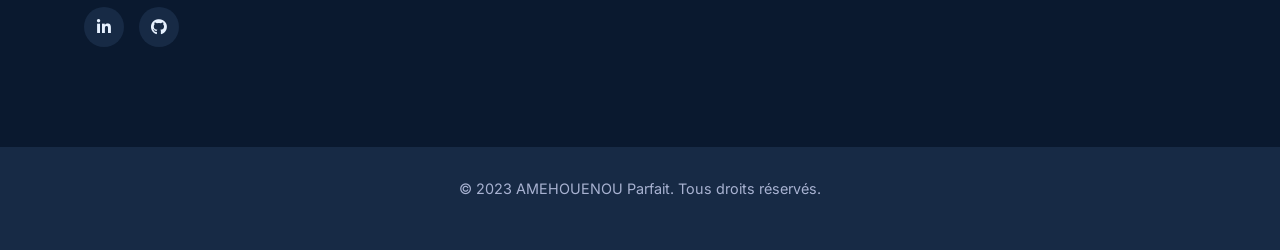
==== commit c818b6e9: "Ajout des images" ====
--- a/portfolio.html
+++ b/portfolio.html
@@ -3,7 +3,7 @@
 <head>
     <meta charset="UTF-8">
     <meta name="viewport" content="width=device-width, initial-scale=1.0">
-    <title>Portfolio - Ingénieur en Systèmes Informatiques</title>
+    <title>AMEHOUENOU - Ingénieur en Systèmes Informatiques</title>
     <link rel="stylesheet" href="https://cdnjs.cloudflare.com/ajax/libs/font-awesome/6.4.0/css/all.min.css">
     <link href="https://fonts.googleapis.com/css2?family=Inter:wght@300;400;500;600;700&display=swap" rel="stylesheet">
     <style>
@@ -219,35 +219,46 @@
             justify-content: flex-end;
         }
 
-        .profile-img {
+        .profile-img-container {
             width: 350px;
             height: 350px;
             border-radius: 50%;
-            background: linear-gradient(145deg, var(--accent), var(--secondary));
-            display: flex;
-            align-items: center;
-            justify-content: center;
             position: relative;
             overflow: hidden;
             box-shadow: 0 10px 30px -10px rgba(100, 255, 218, 0.3);
         }
 
-        .profile-img::before {
+        .profile-img-container::before {
             content: '';
             position: absolute;
             width: 150%;
             height: 150%;
             background: conic-gradient(var(--accent), var(--secondary), var(--accent));
             animation: rotate 10s linear infinite;
-        }
-
-        .profile-img::after {
+            z-index: 1;
+        }
+
+        .profile-img-container::after {
             content: '';
             position: absolute;
             width: 94%;
             height: 94%;
             background-color: var(--primary);
             border-radius: 50%;
+            top: 3%;
+            left: 3%;
+            z-index: 2;
+        }
+
+        .profile-img {
+            position: absolute;
+            width: 94%;
+            height: 94%;
+            border-radius: 50%;
+            top: 3%;
+            left: 3%;
+            object-fit: cover;
+            z-index: 3;
         }
 
         @keyframes rotate {
@@ -326,20 +337,19 @@
 
         .project-img {
             height: 200px;
-            background-color: var(--accent);
             position: relative;
             overflow: hidden;
         }
 
-        .project-img::before {
-            content: '';
-            position: absolute;
-            top: 0;
-            left: 0;
+        .project-img img {
             width: 100%;
             height: 100%;
-            background: linear-gradient(45deg, var(--accent), var(--primary));
-            opacity: 0.7;
+            object-fit: cover;
+            transition: var(--transition);
+        }
+
+        .project-card:hover .project-img img {
+            transform: scale(1.05);
         }
 
         .project-content {
@@ -576,7 +586,7 @@
                 margin-bottom: 40px;
             }
 
-            .profile-img {
+            .profile-img-container {
                 width: 280px;
                 height: 280px;
             }
@@ -638,7 +648,7 @@
                 font-size: 0.9rem;
             }
 
-            .profile-img {
+            .profile-img-container {
                 width: 220px;
                 height: 220px;
             }
@@ -650,13 +660,12 @@
     <header id="header">
         <div class="container">
             <nav class="navbar">
-                <a href="#" class="logo">IS</a>
+                <a href="#" class="logo">ISI</a>
                 <ul class="nav-links">
                     <li><a href="#hero"> Accueil</a></li>
                     <li><a href="#about"> À propos</a></li>
                     <li><a href="#projects"> Projets</a></li>
-
-                    <li><a href="#contact">Contact</a></li>
+                    <li><a href="#contact"> Contact</a></li>
                 </ul>
                 <div class="mobile-menu">
                     <i class="fas fa-bars"></i>
@@ -670,19 +679,23 @@
         <div class="container">
             <div class="hero-content">
                 <div class="hero-text">
+                    <p></p>
                     <p>Bonjour, je suis</p>
-                    <h1>AMEHOUENOU Parfait</h1>
-                    <h2>Ingénieur en systèmes informatiques | Expert en réseaux, sécurité et infrastructure cloud</h2>
-                    <p>Je conçois, administre et sécurise des infrastructures informatiques fiables et performantes.</p>
+                    <h1>AMEHOUENOU Komi E Parfait</h1>
+                    <h2>Je suis étudiant en Ingénierie des systèmes informatiques |
+                         Expert en réseaux,développement,
+                         sécurité et infrastructure cloud</h2>
+                    <p>Je conçois, administre et sécurise des infrastructures informatiques
+                         fiables et performantes.</p>
                     <div class="hero-buttons">
                         <a href="/cv/CV_AMEHOUENOU.pdf" class="btn btn-primary">Télécharger mon CV</a>
                         <a href="#contact" class="btn">Me contacter</a>
                     </div>
                 </div>
                 <div class="hero-image">
-                    <div class="profile-img">
-                        <!-- Placeholder pour la photo de profil -->
-                         <img src="/images/Parfait.jpeg" alt="Image">
+                    <div class="profile-img-container">
+                        <!-- Remplacez l'URL par le chemin de votre image -->
+                        <img src="/images/Parfait.jpeg" alt="Parfait AMEHOUENOU" class="profile-img">
                     </div>
                 </div>
             </div>
@@ -695,8 +708,8 @@
             <h2>À propos de moi</h2>
             <div class="about-content">
                 <div class="about-text">
-                    <p>Je suis un ingénieur en systèmes informatiques passionné avec plus de 8 ans d'expérience dans la conception, l'administration et la sécurisation d'infrastructures IT.</p>
-                    <p>Diplômé de l'École d'Ingénieurs en Informatique et Systèmes d'Information, j'ai développé une expertise solide dans les domaines des réseaux, de la sécurité et des infrastructures cloud.</p>
+                    <p>Je suis un étudiant en ingénierie des systèmes informatiques passionné dans la conception, l'administration et la sécurisation d'infrastructures IT.</p>
+                    <p>Etudiant à ESAG-NDE en partenariat avec l'école Marocaine SUPMTI, j'ai développé une expertise solide dans les domaines des réseaux, de la sécurité, du dévellopement web et mobile, et des infrastructures cloud.</p>
                     <p>Je suis spécialisé dans l'optimisation des performances des systèmes, l'automatisation des déploiements et la mise en place de solutions de cybersécurité robustes.</p>
                     <p>Mon objectif est de concevoir des infrastructures résilientes, scalables et sécurisées qui répondent aux besoins métiers tout en anticipant les évolutions technologiques.</p>
                 </div>
@@ -739,105 +752,37 @@
         </div>
     </section>
 
-    <!-- Projects Section 
+    <!-- Projects Section -->
     <section id="projects">
         <div class="container">
             <h2>Mes Projets</h2>
             <div class="projects-grid">
                 <div class="project-card">
-                    <div class="project-img"></div>
+                    <div class="project-img">
+                        <img src="/images/centralBanque.webp" alt="Application bancaire">
+                    </div>
                     <div class="project-content">
-                        <h3>Migration vers le Cloud Hybride</h3>
-                        <p>Conception et mise en œuvre d'une infrastructure cloud hybride pour une entreprise de 500 employés, réduisant les coûts d'infrastructure de 30%.</p>
+                        <h3>Application banquaire</h3>
+                        <p>J'ai créé une mini application java qui permet de faire des opérations banquaires.</p>
                         <div class="project-tech">
-                            <span class="tech-tag">AWS</span>
-                            <span class="tech-tag">Azure</span>
-                            <span class="tech-tag">Terraform</span>
-                        </div>
-                        <div class="project-links">
-                            <a href="#"><i class="fab fa-github"></i> Code</a>
-                            <a href="#"><i class="fas fa-external-link-alt"></i> Détails</a>
+                            <span class="tech-tag">Java</span>
+                            <span class="tech-tag">Mysql</span>
+                            <span class="tech-tag">Swing</span>
                         </div>
                     </div>
                 </div>
                 <div class="project-card">
-                    <div class="project-img"></div>
+                    <div class="project-img">
+                         <img src="/images/multii.jpg" alt="Application multimédia">
+                    </div>
                     <div class="project-content">
-                        <h3>Sécurisation d'Infrastructure Réseau</h3>
-                        <p>Audit complet et renforcement de la sécurité d'un réseau d'entreprise avec mise en place de politiques de sécurité avancées et monitoring 24/7.</p>
+                        <h3>Application laravel de multimédia</h3>
+                        <p>C'est une application en laravel qui permet de générer des mots de passe, de convertir des vidéos et images dans différentes formats.</p>
                         <div class="project-tech">
-                            <span class="tech-tag">Cisco</span>
-                            <span class="tech-tag">Firewall</span>
-                            <span class="tech-tag">SIEM</span>
-                        </div>
-                        <div class="project-links">
-                            <a href="#"><i class="fab fa-github"></i> Code</a>
-                            <a href="#"><i class="fas fa-external-link-alt"></i> Détails</a>
-                        </div>
-                    </div>
-                </div>
-                <div class="project-card">
-                    <div class="project-img"></div>
-                    <div class="project-content">
-                        <h3>Pipeline CI/CD Automatisé</h3>
-                        <p>Développement d'un pipeline CI/CD complet avec tests automatisés, déploiement blue-green et rollback automatique.</p>
-                        <div class="project-tech">
-                            <span class="tech-tag">Jenkins</span>
-                            <span class="tech-tag">Docker</span>
-                            <span class="tech-tag">Kubernetes</span>
-                        </div>
-                        <div class="project-links">
-                            <a href="#"><i class="fab fa-github"></i> Code</a>
-                            <a href="#"><i class="fas fa-external-link-alt"></i> Détails</a>
-                        </div>
-                    </div>
-                </div>
-            </div>
-        </div>
-    </section>
-
-    <!-- Experience Section -->
-    <section id="experience">
-        <div class="container">
-            <h2>Expérience Professionnelle</h2>
-            <div class="timeline">
-                <div class="timeline-item">
-                    <div class="timeline-content">
-                        <span class="date">2020 - Présent</span>
-                        <h3>Ingénieur Systèmes & Cloud Senior</h3>
-                        <p>Tech Solutions SA</p>
-                        <ul>
-                            <li>Conception et déploiement d'infrastructures cloud hybrides</li>
-                            <li>Automatisation des processus avec Ansible et Terraform</li>
-                            <li>Mise en place de stratégies de sécurité et conformité</li>
-                            <li>Gestion d'équipe de 5 administrateurs systèmes</li>
-                        </ul>
-                    </div>
-                </div>
-                <div class="timeline-item">
-                    <div class="timeline-content">
-                        <span class="date">2017 - 2020</span>
-                        <h3>Administrateur Réseaux & Sécurité</h3>
-                        <p>DataSecure Inc.</p>
-                        <ul>
-                            <li>Administration des équipements réseau Cisco</li>
-                            <li>Mise en place et gestion des firewalls et VPN</li>
-                            <li>Audits de sécurité et réponse aux incidents</li>
-                            <li>Formation des équipes aux bonnes pratiques de sécurité</li>
-                        </ul>
-                    </div>
-                </div>
-                <div class="timeline-item">
-                    <div class="timeline-content">
-                        <span class="date">2015 - 2017</span>
-                        <h3>Technicien Systèmes & Réseaux</h3>
-                        <p>IT Services Group</p>
-                        <ul>
-                            <li>Support technique niveau 2 et 3</li>
-                            <li>Administration des serveurs Windows et Linux</li>
-                            <li>Maintenance préventive et corrective du parc informatique</li>
-                            <li>Gestion des sauvegardes et reprise d'activité</li>
-                        </ul>
+                            <span class="tech-tag">Laravel</span>
+                            <span class="tech-tag">vosk</span>
+                            <span class="tech-tag">ffmpeg</span>
+                        </div>
                     </div>
                 </div>
             </div>
@@ -866,10 +811,10 @@
                         </div>
                     </div>
                     <div class="social-links">
-                        <a href="#"><i class="fab fa-linkedin-in"></i></a>
-                        <a href="#"><i class="fab fa-github"></i></a>  
-                    </div>
-                </div>             
+                        <a href="https://www.linkedin.com/in/parfait-amehouenou-b10180361/"><i class="fab fa-linkedin-in"></i></a>
+                        <a href="#"><i class="fab fa-github"></i></a>
+                    </div>
+                </div>
             </div>
         </div>
     </section>
@@ -922,13 +867,6 @@
                 }
             });
         });
-
-        // Form submission
-        document.getElementById('contactForm').addEventListener('submit', function(e) {
-            e.preventDefault();
-            alert('Merci pour votre message ! Je vous répondrai dans les plus brefs délais.');
-            this.reset();
-        });
     </script>
 </body>
 </html>
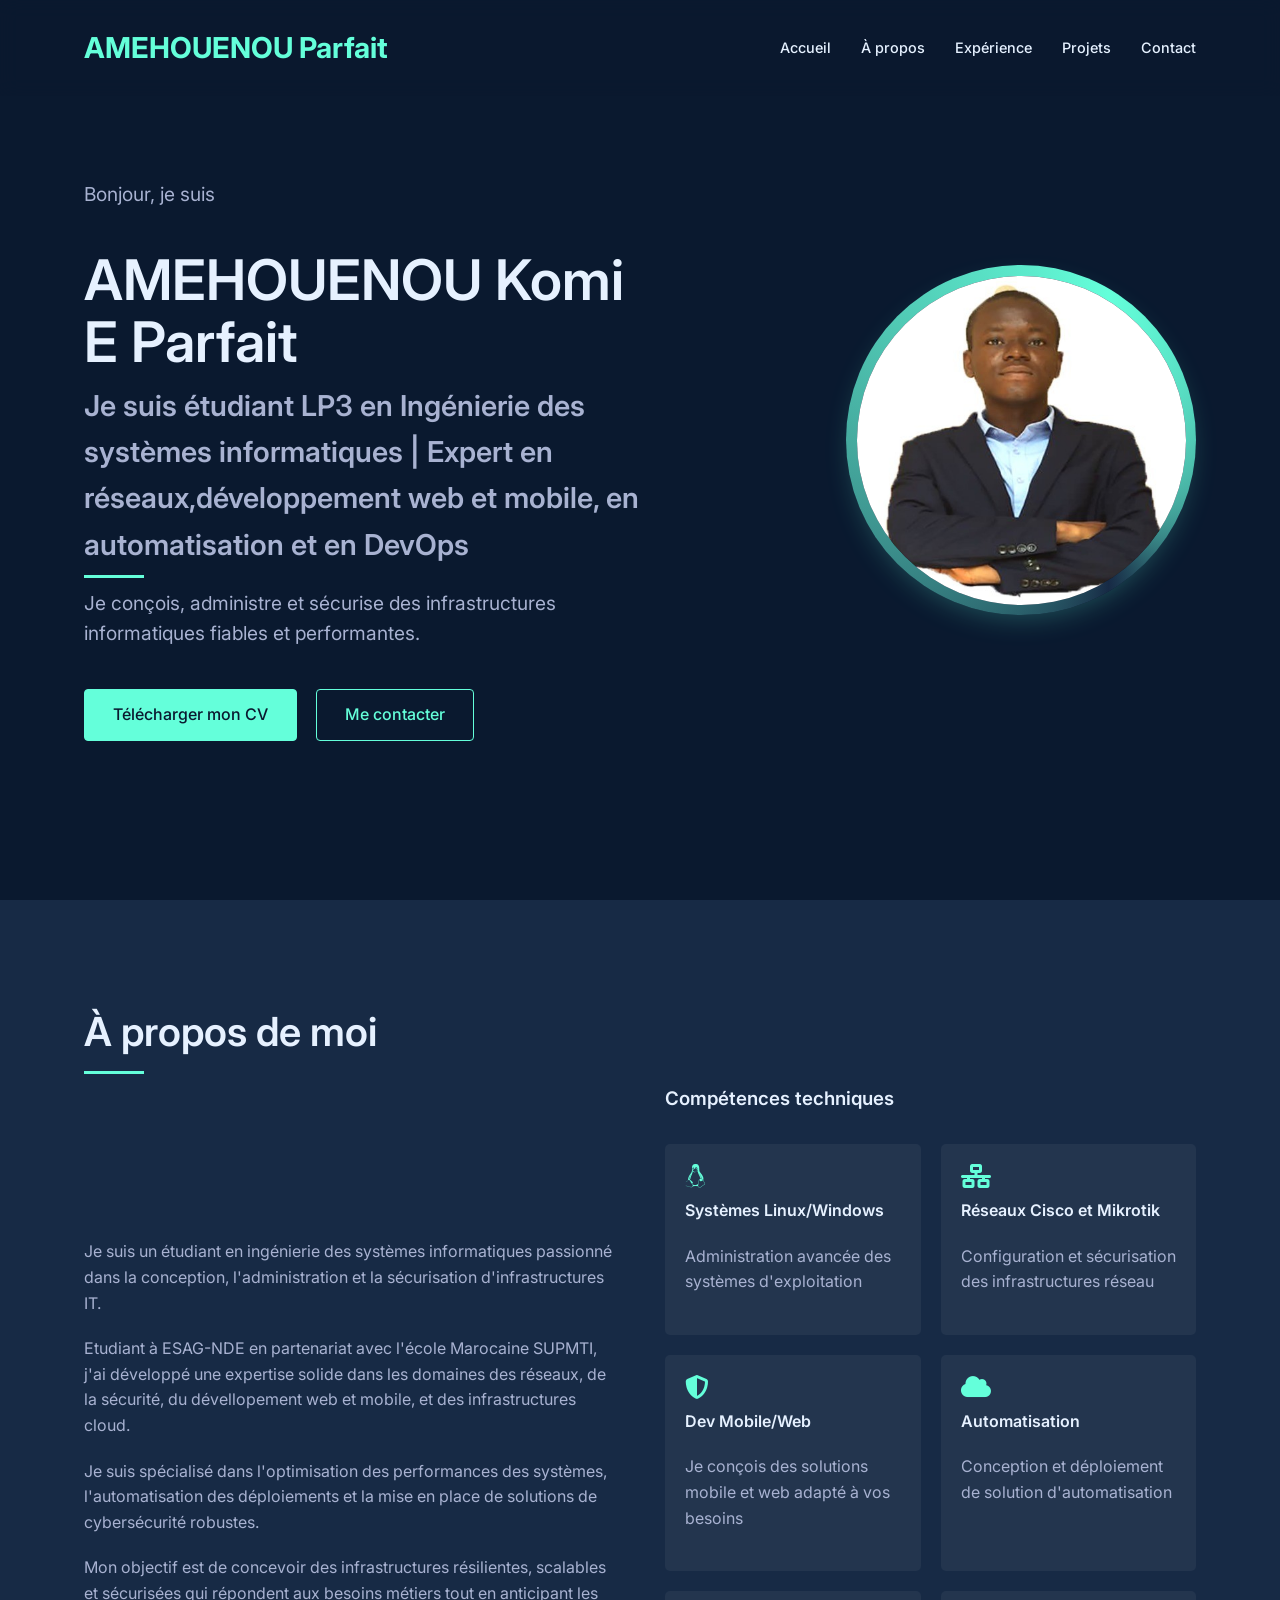
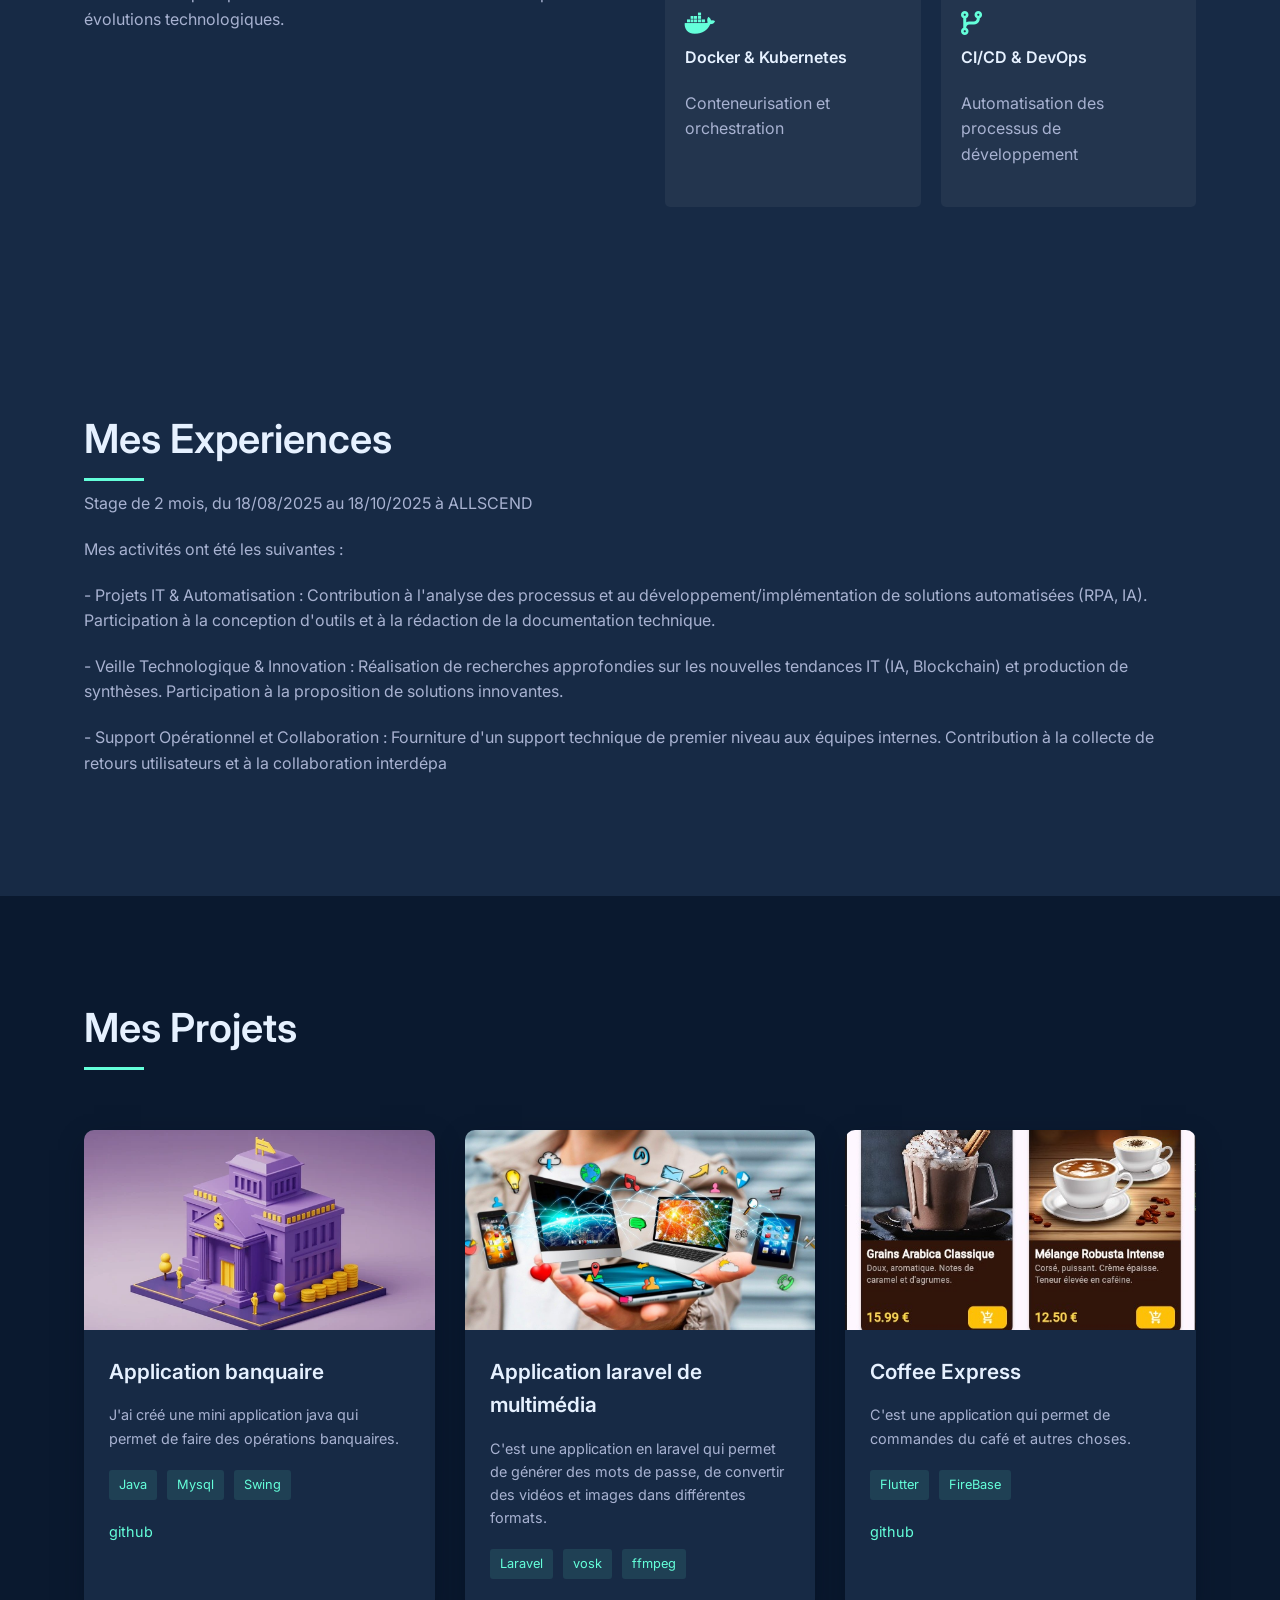
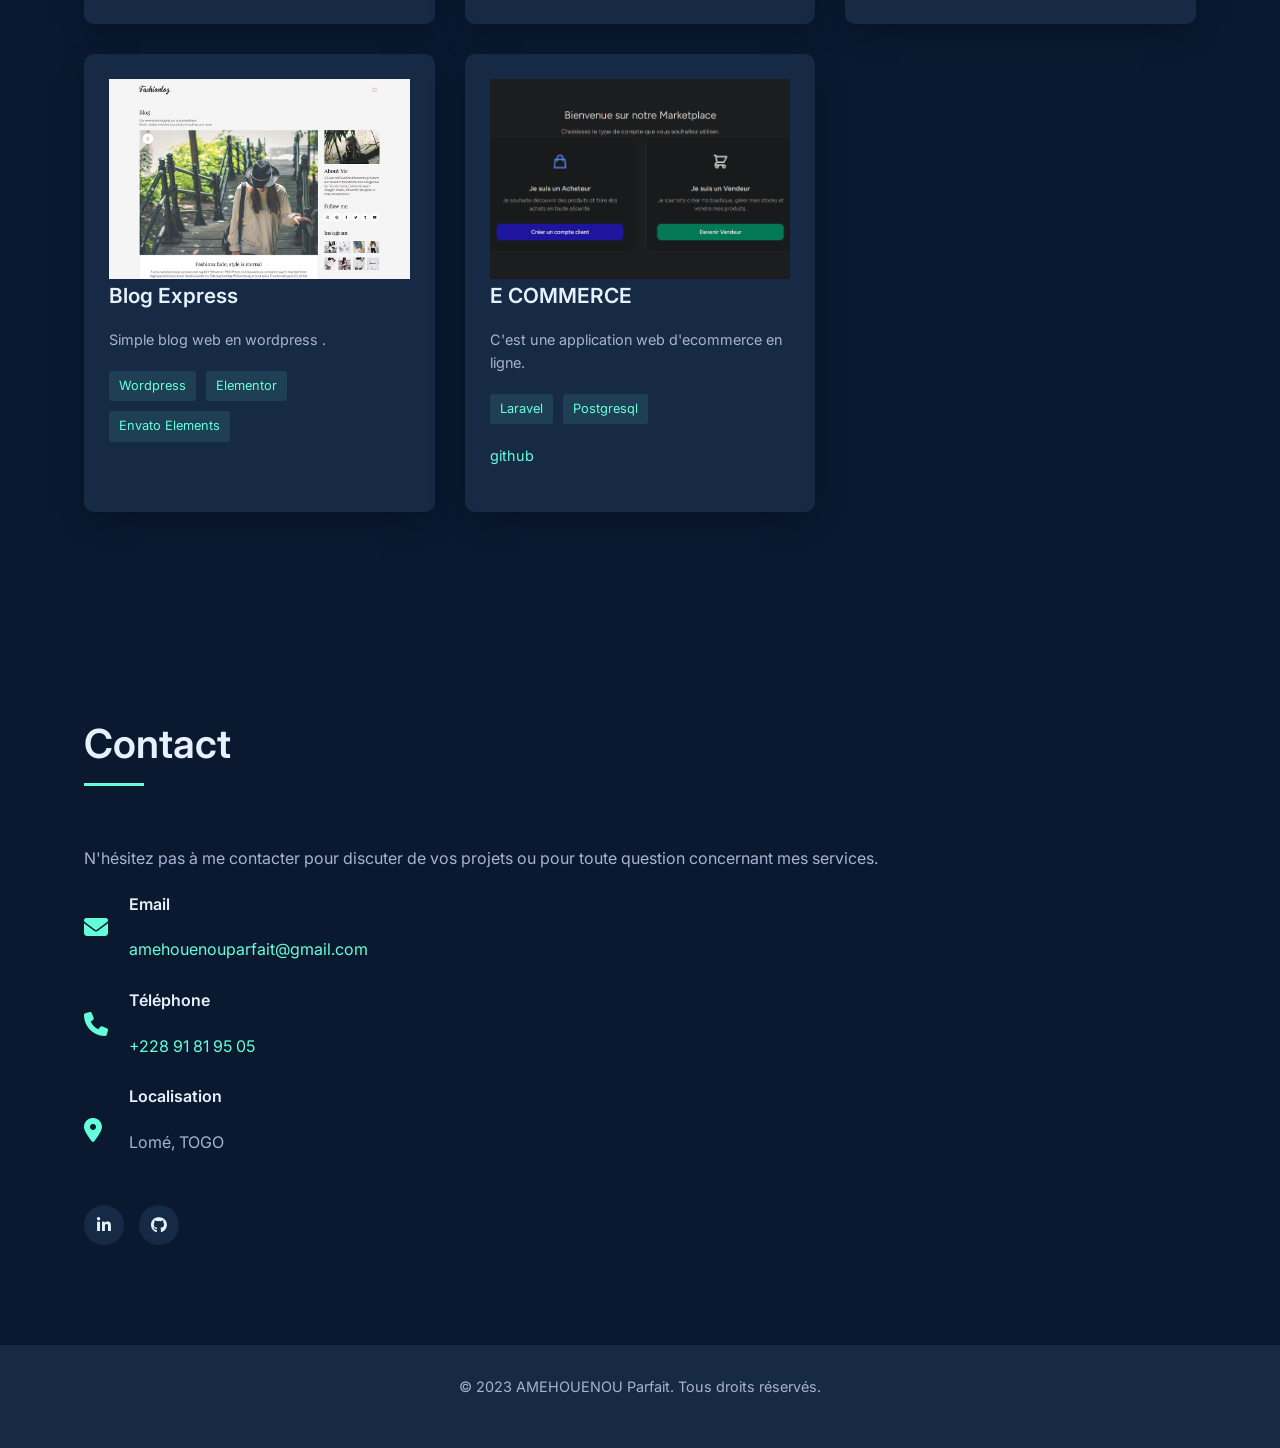
==== commit 3d430784: "Ajout d'experience et projet personnel ainsi qu'Ajout fichier de vérification Google Search Console" ====
--- a/portfolio.html
+++ b/portfolio.html
@@ -1,872 +1,993 @@
-<!DOCTYPE html>
-<html lang="fr">
-<head>
-    <meta charset="UTF-8">
-    <meta name="viewport" content="width=device-width, initial-scale=1.0">
-    <title>AMEHOUENOU - Ingénieur en Systèmes Informatiques</title>
-    <link rel="stylesheet" href="https://cdnjs.cloudflare.com/ajax/libs/font-awesome/6.4.0/css/all.min.css">
-    <link href="https://fonts.googleapis.com/css2?family=Inter:wght@300;400;500;600;700&display=swap" rel="stylesheet">
-    <style>
-        :root {
-            --primary: #0a192f;
-            --secondary: #172a45;
-            --accent: #64ffda;
-            --accent-light: #8affdf;
-            --text: #ccd6f6;
-            --text-light: #a8b2d1;
-            --white: #e6f1ff;
-            --transition: all 0.25s cubic-bezier(0.645, 0.045, 0.355, 1);
-        }
-
-        * {
-            margin: 0;
-            padding: 0;
-            box-sizing: border-box;
-        }
-
-        html {
-            scroll-behavior: smooth;
-        }
-
-        body {
-            font-family: 'Inter', sans-serif;
-            background-color: var(--primary);
-            color: var(--text);
-            line-height: 1.6;
-            overflow-x: hidden;
-        }
-
-        .container {
-            width: 90%;
-            max-width: 1200px;
-            margin: 0 auto;
-            padding: 0 20px;
-        }
-
-        section {
-            padding: 100px 0;
-        }
-
-        h1, h2, h3, h4 {
-            color: var(--white);
-            margin-bottom: 20px;
-            font-weight: 600;
-        }
-
-        h1 {
-            font-size: 3.5rem;
-            line-height: 1.1;
-        }
-
-        h2 {
-            font-size: 2.5rem;
-            position: relative;
-            display: inline-block;
-        }
-
-        h2::after {
-            content: '';
-            position: absolute;
-            bottom: -10px;
-            left: 0;
-            width: 60px;
-            height: 3px;
-            background-color: var(--accent);
-        }
-
-        p {
-            margin-bottom: 20px;
-            color: var(--text-light);
-        }
-
-        a {
-            text-decoration: none;
-            color: var(--accent);
-            transition: var(--transition);
-        }
-
-        a:hover {
-            color: var(--accent-light);
-        }
-
-        .btn {
-            display: inline-block;
-            padding: 12px 28px;
-            border-radius: 4px;
-            font-weight: 500;
-            cursor: pointer;
-            transition: var(--transition);
-            border: 1px solid var(--accent);
-            background-color: transparent;
-            color: var(--accent);
-            font-size: 1rem;
-        }
-
-        .btn:hover {
-            background-color: rgba(100, 255, 218, 0.1);
-            transform: translateY(-3px);
-        }
-
-        .btn-primary {
-            background-color: var(--accent);
-            color: var(--primary);
-            margin-right: 15px;
-        }
-
-        .btn-primary:hover {
-            background-color: var(--accent-light);
-            border-color: var(--accent-light);
-        }
-
-        /* Header */
-        header {
-            position: fixed;
-            top: 0;
-            width: 100%;
-            padding: 25px 0;
-            background-color: rgba(10, 25, 47, 0.9);
-            backdrop-filter: blur(10px);
-            z-index: 1000;
-            transition: var(--transition);
-        }
-
-        header.scrolled {
-            padding: 15px 0;
-            box-shadow: 0 10px 30px -10px rgba(2, 12, 27, 0.7);
-        }
-
-        .navbar {
-            display: flex;
-            justify-content: space-between;
-            align-items: center;
-        }
-
-        .logo {
-            font-size: 1.8rem;
-            font-weight: 700;
-            color: var(--accent);
-        }
-
-        .nav-links {
-            display: flex;
-            list-style: none;
-        }
-
-        .nav-links li {
-            margin-left: 30px;
-        }
-
-        .nav-links a {
-            color: var(--white);
-            font-size: 0.9rem;
-            font-weight: 500;
-        }
-
-        .nav-links a:hover {
-            color: var(--accent);
-        }
-
-        .nav-links a span {
-            color: var(--accent);
-            margin-right: 5px;
-            font-size: 0.8rem;
-        }
-
-        .mobile-menu {
-            display: none;
-            font-size: 1.5rem;
-            cursor: pointer;
-        }
-
-        /* Hero Section */
-        #hero {
-            min-height: 100vh;
-            display: flex;
-            align-items: center;
-            padding-top: 80px;
-        }
-
-        .hero-content {
-            display: flex;
-            align-items: center;
-            justify-content: space-between;
-        }
-
-        .hero-text {
-            flex: 1;
-            max-width: 600px;
-        }
-
-        .hero-text h1 {
-            margin-bottom: 10px;
-        }
-
-        .hero-text h2 {
-            font-size: 1.8rem;
-            margin-bottom: 20px;
-            color: var(--text-light);
-        }
-
-        .hero-text p {
-            font-size: 1.2rem;
-            margin-bottom: 40px;
-            max-width: 500px;
-        }
-
-        .hero-image {
-            flex: 1;
-            display: flex;
-            justify-content: flex-end;
-        }
-
-        .profile-img-container {
-            width: 350px;
-            height: 350px;
-            border-radius: 50%;
-            position: relative;
-            overflow: hidden;
-            box-shadow: 0 10px 30px -10px rgba(100, 255, 218, 0.3);
-        }
-
-        .profile-img-container::before {
-            content: '';
-            position: absolute;
-            width: 150%;
-            height: 150%;
-            background: conic-gradient(var(--accent), var(--secondary), var(--accent));
-            animation: rotate 10s linear infinite;
-            z-index: 1;
-        }
-
-        .profile-img-container::after {
-            content: '';
-            position: absolute;
-            width: 94%;
-            height: 94%;
-            background-color: var(--primary);
-            border-radius: 50%;
-            top: 3%;
-            left: 3%;
-            z-index: 2;
-        }
-
-        .profile-img {
-            position: absolute;
-            width: 94%;
-            height: 94%;
-            border-radius: 50%;
-            top: 3%;
-            left: 3%;
-            object-fit: cover;
-            z-index: 3;
-        }
-
-        @keyframes rotate {
-            from {
-                transform: rotate(0deg);
-            }
-            to {
-                transform: rotate(360deg);
-            }
-        }
-
-        /* About Section */
-        #about {
-            background-color: var(--secondary);
-        }
-
-        .about-content {
-            display: flex;
-            align-items: center;
-            gap: 50px;
-        }
-
-        .about-text {
-            flex: 1;
-        }
-
-        .skills {
-            flex: 1;
-        }
-
-        .skills-grid {
-            display: grid;
-            grid-template-columns: repeat(2, 1fr);
-            gap: 20px;
-            margin-top: 30px;
-        }
-
-        .skill-item {
-            background-color: rgba(255, 255, 255, 0.05);
-            padding: 20px;
-            border-radius: 5px;
-            transition: var(--transition);
-        }
-
-        .skill-item:hover {
-            transform: translateY(-5px);
-            box-shadow: 0 10px 20px -10px rgba(0, 0, 0, 0.2);
-        }
-
-        .skill-item i {
-            font-size: 1.5rem;
-            color: var(--accent);
-            margin-bottom: 10px;
-        }
-
-        /* Projects Section */
-        .projects-grid {
-            display: grid;
-            grid-template-columns: repeat(auto-fill, minmax(300px, 1fr));
-            gap: 30px;
-            margin-top: 50px;
-        }
-
-        .project-card {
-            background-color: var(--secondary);
-            border-radius: 10px;
-            overflow: hidden;
-            transition: var(--transition);
-            box-shadow: 0 10px 30px -10px rgba(2, 12, 27, 0.7);
-        }
-
-        .project-card:hover {
-            transform: translateY(-10px);
-            box-shadow: 0 20px 30px -10px rgba(100, 255, 218, 0.2);
-        }
-
-        .project-img {
-            height: 200px;
-            position: relative;
-            overflow: hidden;
-        }
-
-        .project-img img {
-            width: 100%;
-            height: 100%;
-            object-fit: cover;
-            transition: var(--transition);
-        }
-
-        .project-card:hover .project-img img {
-            transform: scale(1.05);
-        }
-
-        .project-content {
-            padding: 25px;
-        }
-
-        .project-content h3 {
-            margin-bottom: 15px;
-            font-size: 1.3rem;
-        }
-
-        .project-content p {
-            font-size: 0.9rem;
-            margin-bottom: 20px;
-        }
-
-        .project-tech {
-            display: flex;
-            flex-wrap: wrap;
-            gap: 10px;
-            margin-bottom: 20px;
-        }
-
-        .tech-tag {
-            background-color: rgba(100, 255, 218, 0.1);
-            color: var(--accent);
-            padding: 5px 10px;
-            border-radius: 3px;
-            font-size: 0.8rem;
-        }
-
-        .project-links {
-            display: flex;
-            gap: 15px;
-        }
-
-        /* Experience Section */
-        #experience {
-            background-color: var(--secondary);
-        }
-
-        .timeline {
-            position: relative;
-            max-width: 800px;
-            margin: 50px auto 0;
-        }
-
-        .timeline::before {
-            content: '';
-            position: absolute;
-            left: 50%;
-            transform: translateX(-50%);
-            width: 2px;
-            height: 100%;
-            background-color: var(--accent);
-        }
-
-        .timeline-item {
-            margin-bottom: 50px;
-            position: relative;
-            width: 100%;
-        }
-
-        .timeline-item:nth-child(odd) .timeline-content {
-            margin-left: 0;
-            margin-right: calc(50% + 30px);
-            text-align: right;
-        }
-
-        .timeline-item:nth-child(even) .timeline-content {
-            margin-left: calc(50% + 30px);
-        }
-
-        .timeline-content {
-            background-color: var(--primary);
-            padding: 25px;
-            border-radius: 10px;
-            box-shadow: 0 5px 15px rgba(0, 0, 0, 0.1);
-            position: relative;
-        }
-
-        .timeline-content::before {
-            content: '';
-            position: absolute;
-            top: 20px;
-            width: 20px;
-            height: 20px;
-            background-color: var(--accent);
-            border-radius: 50%;
-        }
-
-        .timeline-item:nth-child(odd) .timeline-content::before {
-            right: -40px;
-        }
-
-        .timeline-item:nth-child(even) .timeline-content::before {
-            left: -40px;
-        }
-
-        .timeline-content h3 {
-            margin-bottom: 5px;
-            font-size: 1.2rem;
-        }
-
-        .timeline-content .date {
-            color: var(--accent);
-            font-weight: 500;
-            margin-bottom: 10px;
-            display: block;
-        }
-
-        .timeline-content ul {
-            padding-left: 20px;
-            color: var(--text-light);
-        }
-
-        .timeline-content li {
-            margin-bottom: 8px;
-        }
-
-        /* Contact Section */
-        .contact-content {
-            display: flex;
-            gap: 50px;
-            margin-top: 50px;
-        }
-
-        .contact-info {
-            flex: 1;
-        }
-
-        .contact-form {
-            flex: 1;
-        }
-
-        .contact-item {
-            display: flex;
-            align-items: center;
-            margin-bottom: 25px;
-        }
-
-        .contact-item i {
-            font-size: 1.5rem;
-            color: var(--accent);
-            margin-right: 15px;
-            width: 30px;
-        }
-
-        .social-links {
-            display: flex;
-            gap: 15px;
-            margin-top: 30px;
-        }
-
-        .social-links a {
-            display: flex;
-            align-items: center;
-            justify-content: center;
-            width: 40px;
-            height: 40px;
-            border-radius: 50%;
-            background-color: var(--secondary);
-            color: var(--white);
-            transition: var(--transition);
-        }
-
-        .social-links a:hover {
-            background-color: var(--accent);
-            color: var(--primary);
-            transform: translateY(-3px);
-        }
-
-        .form-group {
-            margin-bottom: 20px;
-        }
-
-        .form-group label {
-            display: block;
-            margin-bottom: 8px;
-            color: var(--white);
-            font-weight: 500;
-        }
-
-        .form-control {
-            width: 100%;
-            padding: 12px 15px;
-            background-color: var(--secondary);
-            border: 1px solid rgba(255, 255, 255, 0.1);
-            border-radius: 4px;
-            color: var(--white);
-            font-family: 'Inter', sans-serif;
-            transition: var(--transition);
-        }
-
-        .form-control:focus {
-            outline: none;
-            border-color: var(--accent);
-        }
-
-        textarea.form-control {
-            min-height: 150px;
-            resize: vertical;
-        }
-
-        /* Footer */
-        footer {
-            background-color: var(--secondary);
-            padding: 30px 0;
-            text-align: center;
-            font-size: 0.9rem;
-            color: var(--text-light);
-        }
-
-        /* Responsive Design */
-        @media (max-width: 992px) {
-            h1 {
-                font-size: 2.8rem;
-            }
-
-            h2 {
-                font-size: 2rem;
-            }
-
-            .hero-content {
-                flex-direction: column-reverse;
-                text-align: center;
-            }
-
-            .hero-text {
-                max-width: 100%;
-            }
-
-            .hero-image {
-                margin-bottom: 40px;
-            }
-
-            .profile-img-container {
-                width: 280px;
-                height: 280px;
-            }
-
-            .about-content {
-                flex-direction: column;
-            }
-
-            .timeline::before {
-                left: 30px;
-            }
-
-            .timeline-item:nth-child(odd) .timeline-content,
-            .timeline-item:nth-child(even) .timeline-content {
-                margin-left: 80px;
-                margin-right: 0;
-                text-align: left;
-            }
-
-            .timeline-item:nth-child(odd) .timeline-content::before,
-            .timeline-item:nth-child(even) .timeline-content::before {
-                left: -40px;
-            }
-
-            .contact-content {
-                flex-direction: column;
-            }
-        }
-
-        @media (max-width: 768px) {
-            .nav-links {
-                display: none;
-            }
-
-            .mobile-menu {
-                display: block;
-            }
-
-            .skills-grid {
-                grid-template-columns: 1fr;
-            }
-
-            .projects-grid {
-                grid-template-columns: 1fr;
-            }
-        }
-
-        @media (max-width: 576px) {
-            h1 {
-                font-size: 2.2rem;
-            }
-
-            h2 {
-                font-size: 1.8rem;
-            }
-
-            .btn {
-                padding: 10px 20px;
-                font-size: 0.9rem;
-            }
-
-            .profile-img-container {
-                width: 220px;
-                height: 220px;
-            }
-        }
-    </style>
-</head>
-<body>
-    <!-- Header -->
-    <header id="header">
-        <div class="container">
-            <nav class="navbar">
-                <a href="#" class="logo">ISI</a>
-                <ul class="nav-links">
-                    <li><a href="#hero"> Accueil</a></li>
-                    <li><a href="#about"> À propos</a></li>
-                    <li><a href="#projects"> Projets</a></li>
-                    <li><a href="#contact"> Contact</a></li>
-                </ul>
-                <div class="mobile-menu">
-                    <i class="fas fa-bars"></i>
-                </div>
-            </nav>
-        </div>
-    </header>
-
-    <!-- Hero Section -->
-    <section id="hero">
-        <div class="container">
-            <div class="hero-content">
-                <div class="hero-text">
-                    <p></p>
-                    <p>Bonjour, je suis</p>
-                    <h1>AMEHOUENOU Komi E Parfait</h1>
-                    <h2>Je suis étudiant en Ingénierie des systèmes informatiques |
-                         Expert en réseaux,développement,
-                         sécurité et infrastructure cloud</h2>
-                    <p>Je conçois, administre et sécurise des infrastructures informatiques
-                         fiables et performantes.</p>
-                    <div class="hero-buttons">
-                        <a href="/cv/CV_AMEHOUENOU.pdf" class="btn btn-primary">Télécharger mon CV</a>
-                        <a href="#contact" class="btn">Me contacter</a>
-                    </div>
-                </div>
-                <div class="hero-image">
-                    <div class="profile-img-container">
-                        <!-- Remplacez l'URL par le chemin de votre image -->
-                        <img src="/images/Parfait.jpeg" alt="Parfait AMEHOUENOU" class="profile-img">
-                    </div>
-                </div>
-            </div>
-        </div>
-    </section>
-
-    <!-- About Section -->
-    <section id="about">
-        <div class="container">
-            <h2>À propos de moi</h2>
-            <div class="about-content">
-                <div class="about-text">
-                    <p>Je suis un étudiant en ingénierie des systèmes informatiques passionné dans la conception, l'administration et la sécurisation d'infrastructures IT.</p>
-                    <p>Etudiant à ESAG-NDE en partenariat avec l'école Marocaine SUPMTI, j'ai développé une expertise solide dans les domaines des réseaux, de la sécurité, du dévellopement web et mobile, et des infrastructures cloud.</p>
-                    <p>Je suis spécialisé dans l'optimisation des performances des systèmes, l'automatisation des déploiements et la mise en place de solutions de cybersécurité robustes.</p>
-                    <p>Mon objectif est de concevoir des infrastructures résilientes, scalables et sécurisées qui répondent aux besoins métiers tout en anticipant les évolutions technologiques.</p>
-                </div>
-                <div class="skills">
-                    <h3>Compétences techniques</h3>
-                    <div class="skills-grid">
-                        <div class="skill-item">
-                            <i class="fab fa-linux"></i>
-                            <h4>Systèmes Linux/Windows</h4>
-                            <p>Administration avancée des systèmes d'exploitation</p>
-                        </div>
-                        <div class="skill-item">
-                            <i class="fas fa-network-wired"></i>
-                            <h4>Réseaux Cisco</h4>
-                            <p>Configuration et sécurisation des infrastructures réseau</p>
-                        </div>
-                        <div class="skill-item">
-                            <i class="fas fa-shield-alt"></i>
-                            <h4>Cybersécurité</h4>
-                            <p>Audit, protection et réponse aux incidents</p>
-                        </div>
-                        <div class="skill-item">
-                            <i class="fas fa-cloud"></i>
-                            <h4>Cloud AWS/Azure</h4>
-                            <p>Architecture et déploiement d'infrastructures cloud</p>
-                        </div>
-                        <div class="skill-item">
-                            <i class="fab fa-docker"></i>
-                            <h4>Docker & Kubernetes</h4>
-                            <p>Conteneurisation et orchestration</p>
-                        </div>
-                        <div class="skill-item">
-                            <i class="fas fa-code-branch"></i>
-                            <h4>CI/CD & DevOps</h4>
-                            <p>Automatisation des processus de développement</p>
-                        </div>
-                    </div>
-                </div>
-            </div>
-        </div>
-    </section>
-
-    <!-- Projects Section -->
-    <section id="projects">
-        <div class="container">
-            <h2>Mes Projets</h2>
-            <div class="projects-grid">
-                <div class="project-card">
-                    <div class="project-img">
-                        <img src="/images/centralBanque.webp" alt="Application bancaire">
-                    </div>
-                    <div class="project-content">
-                        <h3>Application banquaire</h3>
-                        <p>J'ai créé une mini application java qui permet de faire des opérations banquaires.</p>
-                        <div class="project-tech">
-                            <span class="tech-tag">Java</span>
-                            <span class="tech-tag">Mysql</span>
-                            <span class="tech-tag">Swing</span>
-                        </div>
-                    </div>
-                </div>
-                <div class="project-card">
-                    <div class="project-img">
-                         <img src="/images/multii.jpg" alt="Application multimédia">
-                    </div>
-                    <div class="project-content">
-                        <h3>Application laravel de multimédia</h3>
-                        <p>C'est une application en laravel qui permet de générer des mots de passe, de convertir des vidéos et images dans différentes formats.</p>
-                        <div class="project-tech">
-                            <span class="tech-tag">Laravel</span>
-                            <span class="tech-tag">vosk</span>
-                            <span class="tech-tag">ffmpeg</span>
-                        </div>
-                    </div>
-                </div>
-            </div>
-        </div>
-    </section>
-
-    <!-- Contact Section -->
-    <section id="contact">
-        <div class="container">
-            <h2>Contact</h2>
-            <div class="contact-content">
-                <div class="contact-info">
-                    <p>N'hésitez pas à me contacter pour discuter de vos projets ou pour toute question concernant mes services.</p>
-                    <div class="contact-item">
-                        <i class="fas fa-envelope"></i>
-                        <div>
-                            <h4>Email</h4>
-                            <a href="mailto:amehouenouparfait@gmail.com">amehouenouparfait@gmail.com</a>
-                        </div>
-                    </div>
-                    <div class="contact-item">
-                        <i class="fas fa-map-marker-alt"></i>
-                        <div>
-                            <h4>Localisation</h4>
-                            <p>Lomé, TOGO</p>
-                        </div>
-                    </div>
-                    <div class="social-links">
-                        <a href="https://www.linkedin.com/in/parfait-amehouenou-b10180361/"><i class="fab fa-linkedin-in"></i></a>
-                        <a href="#"><i class="fab fa-github"></i></a>
-                    </div>
-                </div>
-            </div>
-        </div>
-    </section>
-
-    <!-- Footer -->
-    <footer>
-        <div class="container">
-            <p>© 2023 AMEHOUENOU Parfait. Tous droits réservés.</p>
-        </div>
-    </footer>
-
-    <script>
-        // Header scroll effect
-        window.addEventListener('scroll', function() {
-            const header = document.getElementById('header');
-            if (window.scrollY > 50) {
-                header.classList.add('scrolled');
-            } else {
-                header.classList.remove('scrolled');
-            }
-        });
-
-        // Mobile menu toggle
-        const mobileMenu = document.querySelector('.mobile-menu');
-        const navLinks = document.querySelector('.nav-links');
-
-        mobileMenu.addEventListener('click', function() {
-            navLinks.style.display = navLinks.style.display === 'flex' ? 'none' : 'flex';
-        });
-
-        // Smooth scrolling for anchor links
-        document.querySelectorAll('a[href^="#"]').forEach(anchor => {
-            anchor.addEventListener('click', function(e) {
-                e.preventDefault();
-                
-                const targetId = this.getAttribute('href');
-                if (targetId === '#') return;
-                
-                const targetElement = document.querySelector(targetId);
-                if (targetElement) {
-                    window.scrollTo({
-                        top: targetElement.offsetTop - 80,
-                        behavior: 'smooth'
-                    });
-                    
-                    // Close mobile menu if open
-                    if (window.innerWidth <= 768) {
-                        navLinks.style.display = 'none';
-                    }
-                }
-            });
-        });
-    </script>
-</body>
+<!DOCTYPE html>
+<html lang="fr">
+<head>
+    <meta charset="UTF-8">
+    <meta name="viewport" content="width=device-width, initial-scale=1.0">
+    <title>AMEHOUENOU - Ingénieur en Systèmes Informatiques</title>
+    <link rel="stylesheet" href="https://cdnjs.cloudflare.com/ajax/libs/font-awesome/6.4.0/css/all.min.css">
+    <link rel="icon" type="image/png" href="/images/parfait.jpg">
+    <link href="https://fonts.googleapis.com/css2?family=Inter:wght@300;400;500;600;700&display=swap" rel="stylesheet">
+    <style>
+        :root {
+            --primary: #0a192f;
+            --secondary: #172a45;
+            --accent: #64ffda;
+            --accent-light: #8affdf;
+            --text: #ccd6f6;
+            --text-light: #a8b2d1;
+            --white: #e6f1ff;
+            --transition: all 0.25s cubic-bezier(0.645, 0.045, 0.355, 1);
+        }
+
+        * {
+            margin: 0;
+            padding: 0;
+            box-sizing: border-box;
+        }
+
+        html {
+            scroll-behavior: smooth;
+        }
+
+        body {
+            font-family: 'Inter', sans-serif;
+            background-color: var(--primary);
+            color: var(--text);
+            line-height: 1.6;
+            overflow-x: hidden;
+        }
+
+        .container {
+            width: 90%;
+            max-width: 1200px;
+            margin: 0 auto;
+            padding: 0 20px;
+        }
+
+        section {
+            padding: 100px 0;
+        }
+
+        h1, h2, h3, h4 {
+            color: var(--white);
+            margin-bottom: 20px;
+            font-weight: 600;
+        }
+
+        h1 {
+            font-size: 3.5rem;
+            line-height: 1.1;
+        }
+
+        h2 {
+            font-size: 2.5rem;
+            position: relative;
+            display: inline-block;
+        }
+
+        h2::after {
+            content: '';
+            position: absolute;
+            bottom: -10px;
+            left: 0;
+            width: 60px;
+            height: 3px;
+            background-color: var(--accent);
+        }
+
+        p {
+            margin-bottom: 20px;
+            color: var(--text-light);
+        }
+
+        a {
+            text-decoration: none;
+            color: var(--accent);
+            transition: var(--transition);
+        }
+
+        a:hover {
+            color: var(--accent-light);
+        }
+
+        .btn {
+            display: inline-block;
+            padding: 12px 28px;
+            border-radius: 4px;
+            font-weight: 500;
+            cursor: pointer;
+            transition: var(--transition);
+            border: 1px solid var(--accent);
+            background-color: transparent;
+            color: var(--accent);
+            font-size: 1rem;
+        }
+
+        .btn:hover {
+            background-color: rgba(100, 255, 218, 0.1);
+            transform: translateY(-3px);
+        }
+
+        .btn-primary {
+            background-color: var(--accent);
+            color: var(--primary);
+            margin-right: 15px;
+        }
+
+        .btn-primary:hover {
+            background-color: var(--accent-light);
+            border-color: var(--accent-light);
+        }
+
+        /* Header */
+        header {
+            position: fixed;
+            top: 0;
+            width: 100%;
+            padding: 25px 0;
+            background-color: rgba(10, 25, 47, 0.9);
+            -webkit-backdrop-filter: blur(10px);
+            backdrop-filter: blur(10px);
+            z-index: 1000;
+            transition: var(--transition);
+        }
+
+        header.scrolled {
+            padding: 15px 0;
+            box-shadow: 0 10px 30px -10px rgba(2, 12, 27, 0.7);
+        }
+
+        .navbar {
+            display: flex;
+            justify-content: space-between;
+            align-items: center;
+        }
+
+        .logo {
+            font-size: 1.8rem;
+            font-weight: 700;
+            color: var(--accent);
+        }
+
+        .nav-links {
+            display: flex;
+            list-style: none;
+        }
+
+        .nav-links li {
+            margin-left: 30px;
+        }
+
+        .nav-links a {
+            color: var(--white);
+            font-size: 0.9rem;
+            font-weight: 500;
+        }
+
+        .nav-links a:hover {
+            color: var(--accent);
+        }
+
+        .nav-links a span {
+            color: var(--accent);
+            margin-right: 5px;
+            font-size: 0.8rem;
+        }
+
+        .mobile-menu {
+            display: none;
+            font-size: 1.5rem;
+            cursor: pointer;
+        }
+
+        /* Hero Section */
+        #hero {
+            min-height: 100vh;
+            display: flex;
+            align-items: center;
+            padding-top: 80px;
+        }
+
+        .hero-content {
+            display: flex;
+            align-items: center;
+            justify-content: space-between;
+        }
+
+        .hero-text {
+            flex: 1;
+            max-width: 600px;
+        }
+
+        .hero-text h1 {
+            margin-bottom: 10px;
+        }
+
+        .hero-text h2 {
+            font-size: 1.8rem;
+            margin-bottom: 20px;
+            color: var(--text-light);
+        }
+
+        .hero-text p {
+            font-size: 1.2rem;
+            margin-bottom: 40px;
+            max-width: 500px;
+        }
+
+        .hero-image {
+            flex: 1;
+            display: flex;
+            justify-content: flex-end;
+        }
+
+        .profile-img-container {
+            width: 350px;
+            height: 350px;
+            border-radius: 50%;
+            position: relative;
+            overflow: hidden;
+            box-shadow: 0 10px 30px -10px rgba(100, 255, 218, 0.3);
+        }
+
+        .profile-img-container::before {
+            content: '';
+            position: absolute;
+            width: 150%;
+            height: 150%;
+            background: conic-gradient(var(--accent), var(--secondary), var(--accent));
+            animation: rotate 10s linear infinite;
+            z-index: 1;
+        }
+
+        .profile-img-container::after {
+            content: '';
+            position: absolute;
+            width: 94%;
+            height: 94%;
+            background-color: var(--primary);
+            border-radius: 50%;
+            top: 3%;
+            left: 3%;
+            z-index: 2;
+        }
+
+        .profile-img {
+            position: absolute;
+            width: 94%;
+            height: 94%;
+            border-radius: 50%;
+            top: 3%;
+            left: 3%;
+            object-fit: cover;
+            z-index: 3;
+        }
+
+        @keyframes rotate {
+            from {
+                transform: rotate(0deg);
+            }
+            to {
+                transform: rotate(360deg);
+            }
+        }
+
+        /* About Section */
+        #about {
+            background-color: var(--secondary);
+        }
+
+        .about-content {
+            display: flex;
+            align-items: center;
+            gap: 50px;
+        }
+
+        .about-text {
+            flex: 1;
+        }
+
+        .skills {
+            flex: 1;
+        }
+
+        .skills-grid {
+            display: grid;
+            grid-template-columns: repeat(2, 1fr);
+            gap: 20px;
+            margin-top: 30px;
+        }
+
+        .skill-item {
+            background-color: rgba(255, 255, 255, 0.05);
+            padding: 20px;
+            border-radius: 5px;
+            transition: var(--transition);
+        }
+
+        .skill-item:hover {
+            transform: translateY(-5px);
+            box-shadow: 0 10px 20px -10px rgba(0, 0, 0, 0.2);
+        }
+
+        .skill-item i {
+            font-size: 1.5rem;
+            color: var(--accent);
+            margin-bottom: 10px;
+        }
+
+        /* Projects Section */
+        .projects-grid {
+            display: grid;
+            grid-template-columns: repeat(auto-fill, minmax(300px, 1fr));
+            gap: 30px;
+            margin-top: 50px;
+        }
+
+        .project-card {
+            background-color: var(--secondary);
+            border-radius: 10px;
+            overflow: hidden;
+            transition: var(--transition);
+            box-shadow: 0 10px 30px -10px rgba(2, 12, 27, 0.7);
+        }
+
+        .project-card:hover {
+            transform: translateY(-10px);
+            box-shadow: 0 20px 30px -10px rgba(100, 255, 218, 0.2);
+        }
+
+        .project-img {
+            height: 200px;
+            position: relative;
+            overflow: hidden;
+        }
+
+        .project-img img {
+            width: 100%;
+            height: 100%;
+            object-fit: cover;
+            transition: var(--transition);
+        }
+
+        .project-card:hover .project-img img {
+            transform: scale(1.05);
+        }
+
+        .project-content {
+            padding: 25px;
+        }
+
+        .project-content h3 {
+            margin-bottom: 15px;
+            font-size: 1.3rem;
+        }
+
+        .project-content p {
+            font-size: 0.9rem;
+            margin-bottom: 20px;
+        }
+
+        .project-tech {
+            display: flex;
+            flex-wrap: wrap;
+            gap: 10px;
+            margin-bottom: 20px;
+        }
+
+        .tech-tag {
+            background-color: rgba(100, 255, 218, 0.1);
+            color: var(--accent);
+            padding: 5px 10px;
+            border-radius: 3px;
+            font-size: 0.8rem;
+        }
+
+        .project-links {
+            display: flex;
+            gap: 15px;
+        }
+
+        /* Experience Section */
+        #experience {
+            background-color: var(--secondary);
+        }
+
+        .timeline {
+            position: relative;
+            max-width: 800px;
+            margin: 50px auto 0;
+        }
+
+        .timeline::before {
+            content: '';
+            position: absolute;
+            left: 50%;
+            transform: translateX(-50%);
+            width: 2px;
+            height: 100%;
+            background-color: var(--accent);
+        }
+
+        .timeline-item {
+            margin-bottom: 50px;
+            position: relative;
+            width: 100%;
+        }
+
+        .timeline-item:nth-child(odd) .timeline-content {
+            margin-left: 0;
+            margin-right: calc(50% + 30px);
+            text-align: right;
+        }
+
+        .timeline-item:nth-child(even) .timeline-content {
+            margin-left: calc(50% + 30px);
+        }
+
+        .timeline-content {
+            background-color: var(--primary);
+            padding: 25px;
+            border-radius: 10px;
+            box-shadow: 0 5px 15px rgba(0, 0, 0, 0.1);
+            position: relative;
+        }
+
+        .timeline-content::before {
+            content: '';
+            position: absolute;
+            top: 20px;
+            width: 20px;
+            height: 20px;
+            background-color: var(--accent);
+            border-radius: 50%;
+        }
+
+        .timeline-item:nth-child(odd) .timeline-content::before {
+            right: -40px;
+        }
+
+        .timeline-item:nth-child(even) .timeline-content::before {
+            left: -40px;
+        }
+
+        .timeline-content h3 {
+            margin-bottom: 5px;
+            font-size: 1.2rem;
+        }
+
+        .timeline-content .date {
+            color: var(--accent);
+            font-weight: 500;
+            margin-bottom: 10px;
+            display: block;
+        }
+
+        .timeline-content ul {
+            padding-left: 20px;
+            color: var(--text-light);
+        }
+
+        .timeline-content li {
+            margin-bottom: 8px;
+        }
+
+        /* Contact Section */
+        .contact-content {
+            display: flex;
+            gap: 50px;
+            margin-top: 50px;
+        }
+
+        .contact-info {
+            flex: 1;
+        }
+
+        .contact-form {
+            flex: 1;
+        }
+
+        .contact-item {
+            display: flex;
+            align-items: center;
+            margin-bottom: 25px;
+        }
+
+        .contact-item i {
+            font-size: 1.5rem;
+            color: var(--accent);
+            margin-right: 15px;
+            width: 30px;
+        }
+
+        .social-links {
+            display: flex;
+            gap: 15px;
+            margin-top: 30px;
+        }
+
+        .social-links a {
+            display: flex;
+            align-items: center;
+            justify-content: center;
+            width: 40px;
+            height: 40px;
+            border-radius: 50%;
+            background-color: var(--secondary);
+            color: var(--white);
+            transition: var(--transition);
+        }
+
+        .social-links a:hover {
+            background-color: var(--accent);
+            color: var(--primary);
+            transform: translateY(-3px);
+        }
+
+        .form-group {
+            margin-bottom: 20px;
+        }
+
+        .form-group label {
+            display: block;
+            margin-bottom: 8px;
+            color: var(--white);
+            font-weight: 500;
+        }
+
+        .form-control {
+            width: 100%;
+            padding: 12px 15px;
+            background-color: var(--secondary);
+            border: 1px solid rgba(255, 255, 255, 0.1);
+            border-radius: 4px;
+            color: var(--white);
+            font-family: 'Inter', sans-serif;
+            transition: var(--transition);
+        }
+
+        .form-control:focus {
+            outline: none;
+            border-color: var(--accent);
+        }
+
+        textarea.form-control {
+            min-height: 150px;
+            resize: vertical;
+        }
+
+        /*  IMAGE DANS LES COMPETENCES*/
+        .flex-competenceImage {
+            display: flex;
+            justify-content: center;
+            align-items: center;
+            gap: 20px;
+            padding: 20px;
+        }
+
+        .flex-competence2image {
+            width: 250px;
+            height: 180px;
+            object-fit: cover;
+            border: 2px solid #ddd;
+            border-radius: 10px;
+            transition: transform 0.3s ease;
+        }
+        
+        .flex-competenceimage:hover {
+            transform: scale(1.05);
+        }
+
+
+        /***************************************/
+
+        /* Footer */
+        footer {
+            background-color: var(--secondary);
+            padding: 30px 0;
+            text-align: center;
+            font-size: 0.9rem;
+            color: var(--text-light);
+        }
+
+        /* Responsive Design */
+        @media (max-width: 992px) {
+            h1 {
+                font-size: 2.8rem;
+            }
+
+            h2 {
+                font-size: 2rem;
+            }
+
+            .hero-content {
+                flex-direction: column-reverse;
+                text-align: center;
+            }
+
+            .hero-text {
+                max-width: 100%;
+            }
+
+            .hero-image {
+                margin-bottom: 40px;
+            }
+
+            .profile-img-container {
+                width: 280px;
+                height: 280px;
+            }
+
+            .about-content {
+                flex-direction: column;
+            }
+
+            .timeline::before {
+                left: 30px;
+            }
+
+            .timeline-item:nth-child(odd) .timeline-content,
+            .timeline-item:nth-child(even) .timeline-content {
+                margin-left: 80px;
+                margin-right: 0;
+                text-align: left;
+            }
+
+            .timeline-item:nth-child(odd) .timeline-content::before,
+            .timeline-item:nth-child(even) .timeline-content::before {
+                left: -40px;
+            }
+
+            .contact-content {
+                flex-direction: column;
+            }
+        }
+
+        @media (max-width: 768px) {
+            .nav-links {
+                display: none;
+            }
+
+            .mobile-menu {
+                display: block;
+            }
+
+            .skills-grid {
+                grid-template-columns: 1fr;
+            }
+
+            .projects-grid {
+                grid-template-columns: 1fr;
+            }
+        }
+
+        @media (max-width: 576px) {
+            h1 {
+                font-size: 2.2rem;
+            }
+
+            h2 {
+                font-size: 1.8rem;
+            }
+
+            .btn {
+                padding: 10px 20px;
+                font-size: 0.9rem;
+            }
+
+            .profile-img-container {
+                width: 220px;
+                height: 220px;
+            }
+        }
+    </style>
+</head>
+<body>
+    <!-- Header -->
+    <header id="header">
+        <div class="container">
+            <nav class="navbar">
+                <a href="#" class="logo">AMEHOUENOU Parfait</a>
+                <ul class="nav-links">
+                    <li><a href="#hero"> Accueil</a></li>
+                    <li><a href="#about"> À propos</a></li>
+                    <li><a href="#experience"> Expérience</a></li>
+                   <!-- <li><a href="#skills"> Compétences</a></li> -->
+                    <li><a href="#projects"> Projets</a></li>
+                    <li><a href="#contact"> Contact</a></li>
+                </ul>
+                <div class="mobile-menu">
+                    <i class="fas fa-bars"></i>
+                </div>
+            </nav>
+        </div>
+    </header>
+
+    <!-- Hero Section -->
+    <section id="hero">
+        <div class="container">
+            <div class="hero-content">
+                <div class="hero-text">
+                    <p></p>
+                    <p>Bonjour, je suis</p>
+                    <h1>AMEHOUENOU Komi E Parfait</h1>
+                    <h2>Je suis étudiant LP3 en Ingénierie des systèmes informatiques |
+                         Expert en réseaux,développement web et mobile,
+                         en automatisation et en DevOps</h2>
+                    <p>Je conçois, administre et sécurise des infrastructures informatiques
+                         fiables et performantes.</p>
+                    <div class="hero-buttons">
+                        <a href="/cv/CV_AMEHOUENOU.pdf" class="btn btn-primary">Télécharger mon CV</a>
+                        <a href="#contact" class="btn">Me contacter</a>
+                    </div>
+                </div>
+                <div class="hero-image">
+                    <div class="profile-img-container">
+                        <!-- Remplacez l'URL par le chemin de votre image -->
+                        <img src="/images/Parfait.jpeg" alt="Parfait AMEHOUENOU" class="profile-img">
+                    </div>
+                </div>
+            </div>
+        </div>
+    </section>
+
+    <!-- About Section -->
+    <section id="about">
+        <div class="container">
+            <h2>À propos de moi</h2>
+            <div class="about-content">
+                <div class="about-text">
+                    <p>Je suis un étudiant en ingénierie des systèmes informatiques passionné dans la conception, l'administration et la sécurisation d'infrastructures IT.</p>
+                    <p>Etudiant à ESAG-NDE en partenariat avec l'école Marocaine SUPMTI, j'ai développé une expertise solide dans les domaines des réseaux, de la sécurité, du dévellopement web et mobile, et des infrastructures cloud.</p>
+                    <p>Je suis spécialisé dans l'optimisation des performances des systèmes, l'automatisation des déploiements et la mise en place de solutions de cybersécurité robustes.</p>
+                    <p>Mon objectif est de concevoir des infrastructures résilientes, scalables et sécurisées qui répondent aux besoins métiers tout en anticipant les évolutions technologiques.</p>
+                </div>
+                <div class="skills">
+                    <h3>Compétences techniques</h3>
+                    <div class="skills-grid">
+                        <div class="skill-item">
+                            <i class="fab fa-linux"></i>
+                            <h4>Systèmes Linux/Windows</h4>
+                            <p>Administration avancée des systèmes d'exploitation</p>
+                        </div>
+                        <div class="skill-item">
+                            <i class="fas fa-network-wired"></i>
+                            <h4>Réseaux Cisco et Mikrotik</h4>
+                            <p>Configuration et sécurisation des infrastructures réseau</p>
+                        </div>
+                        <div class="skill-item">
+                            <i class="fas fa-shield-alt"></i>
+                            <h4>Dev Mobile/Web</h4>
+                            <p>Je conçois des solutions mobile et web adapté à vos besoins</p>
+                        </div>
+                        <div class="skill-item">
+                            <i class="fas fa-cloud"></i>
+                            <h4>Automatisation</h4>
+                            <p>Conception et déploiement de solution d'automatisation</p>
+                        </div>
+                        <div class="skill-item">
+                            <i class="fab fa-docker"></i>
+                            <h4>Docker & Kubernetes</h4>
+                            <p>Conteneurisation et orchestration</p>
+                        </div>
+                        <div class="skill-item">
+                            <i class="fas fa-code-branch"></i>
+                            <h4>CI/CD & DevOps</h4>
+                            <p>Automatisation des processus de développement</p>
+                        </div>
+                    </div>
+                </div>
+            </div>
+        </div>
+    </section>
+
+    <section id="experience">
+        <div class="container">
+            <h2>Mes Experiences</h2>
+            <div class="about-text">
+                <p>Stage de 2 mois, du 18/08/2025 au 18/10/2025 à ALLSCEND</p>
+                <p>Mes activités ont été les suivantes :</p>
+                <p>- Projets IT & Automatisation : Contribution à l'analyse des processus et au
+                    développement/implémentation de solutions automatisées (RPA, IA). Participation à
+                    la conception d'outils et à la rédaction de la documentation technique.</p>
+                <p>- Veille Technologique & Innovation : Réalisation de recherches approfondies sur les
+                    nouvelles tendances IT (IA, Blockchain) et production de synthèses. Participation à la
+                    proposition de solutions innovantes.</p>
+                <p>- Support Opérationnel et Collaboration : Fourniture d'un support technique de premier
+                    niveau aux équipes internes. Contribution à la collecte de retours utilisateurs et à la
+                    collaboration interdépa</p>
+            </div>
+        </div>
+    </section>
+    <!-- Projects Section -->
+    <section id="projects">
+        <div class="container">
+            <h2>Mes Projets</h2>
+            <div class="projects-grid">
+                <div class="project-card">
+                    <div class="project-img">
+                        <img src="/images/centralBanque.webp" alt="Application bancaire">
+                    </div>
+                    <div class="project-content">
+                        <h3>Application banquaire</h3>
+                        <p>J'ai créé une mini application java qui permet de faire des opérations banquaires.</p>
+                        <div class="project-tech">
+                            <span class="tech-tag">Java</span>
+                            <span class="tech-tag">Mysql</span>
+                            <span class="tech-tag">Swing</span>
+                        </div>
+                        <div class="project-links ">
+                            <p>
+                                <a href="https://github.com/AMEHOUENOU/JavaBanque">github</a>
+                            </p>
+                        </div>
+                    </div>
+                </div>
+                <div class="project-card">
+                    <div class="project-img">
+                         <img src="/images/multii.jpg" alt="Application multimédia">
+                    </div>
+                    <div class="project-content">
+                        <h3>Application laravel de multimédia</h3>
+                        <p>C'est une application en laravel qui permet de générer des mots de passe, de convertir des vidéos et images dans différentes formats.</p>
+                        <div class="project-tech">
+                            <span class="tech-tag">Laravel</span>
+                            <span class="tech-tag">vosk</span>
+                            <span class="tech-tag">ffmpeg</span>
+                        </div>
+
+                       <!-- <div class="project-links ">
+                            <p>
+                                <a href="https://github.com/AMEHOUENOU/Application_Multim-dia">github</a>
+                            </p>
+                        </div>
+                        -->
+                    </div>
+                </div>
+                <div class="project-card">
+                     <div class="project-img">
+                         <img src="/images/CoffeeExpress.jpeg" alt="Application de vente de café">
+                    </div>
+                     <div class="project-content">
+                        <h3>Coffee Express</h3>
+                        <p>C'est une application qui permet de commandes du café et autres choses.</p>
+                        <div class="project-tech">
+                            <span class="tech-tag">Flutter</span>
+                            <span class="tech-tag">FireBase</span>
+                           
+                        </div>
+                        <div class="project-links ">
+                            <p>
+                                <a href="https://github.com/AMEHOUENOU/coffeExpress">github</a>
+                            </p>
+                        </div>
+                    </div>
+                </div>
+                <div class="project-card">
+                     <div class="project-content">
+                        <div class="project-img">
+                         <img src="/images/theme-blog-wordpress.jpg" alt="Application multimédia">
+                        </div>
+                        <h3>Blog Express</h3>
+                        <p>Simple blog web en wordpress .</p>
+                        <div class="project-tech">
+                            <span class="tech-tag">Wordpress</span>
+                            <span class="tech-tag">Elementor</span>
+                            <span class="tech-tag">Envato Elements</span>
+                        </div>                       
+                        </div>
+                
+                </div>
+                <div class="project-card">
+                     <div class="project-content">
+                        <div class="project-img">
+                         <img src="/images/ecommerce.png" alt="Application multimédia">
+                        </div>
+                
+                        <h3>E COMMERCE</h3>
+                        <p>C'est une application web d'ecommerce en ligne.</p>
+                        <div class="project-tech">
+                            <span class="tech-tag">Laravel</span>
+                            <span class="tech-tag">Postgresql</span>
+                            
+                        </div>
+                        <div class="project-links ">
+                            <p>
+                                <a href="https://github.com/AMEHOUENOU/Mon-site_ecommerce.git">github</a>
+                            </p>
+                        </div>
+                    </div>
+                </div>
+                </div>
+            </div>
+        </div>
+    </section>
+
+    <!-- Contact Section -->
+    <section id="contact">
+        <div class="container">
+            <h2>Contact</h2>
+            <div class="contact-content">
+                <div class="contact-info">
+                    <p>N'hésitez pas à me contacter pour discuter de vos projets ou pour toute question concernant mes services.</p>
+                    <div class="contact-item">
+                        <i class="fas fa-envelope"></i>
+                        <div>
+                            <h4>Email</h4>
+                            <a href="mailto:amehouenouparfait@gmail.com">amehouenouparfait@gmail.com</a>
+                        </div>
+                    </div>
+                     <div class="contact-item">
+                        <i class="fas fa-phone"></i>
+                        <div>
+                            <h4>Téléphone</h4>
+                            <a href="tel:+22891819505">+228 91 81 95 05</a>
+                        </div>
+                    </div>
+                    <div class="contact-item">
+                        <i class="fas fa-map-marker-alt"></i>
+                        <div>
+                            <h4>Localisation</h4>
+                            <p>Lomé, TOGO</p>
+                        </div>
+                    </div>
+                    <div class="social-links">
+                        <a href="https://www.linkedin.com/in/parfait-amehouenou-b10180361/"><i class="fab fa-linkedin-in"></i></a>
+                        <a href="#"><i class="fab fa-github"></i></a>
+                    </div>
+                </div>
+            </div>
+        </div>
+    </section>
+
+    <!-- Footer -->
+    <footer>
+        <div class="container">
+            <p>© 2023 AMEHOUENOU Parfait. Tous droits réservés.</p>
+        </div>
+    </footer>
+
+    <script>
+        // Header scroll effect
+        window.addEventListener('scroll', function() {
+            const header = document.getElementById('header');
+            if (window.scrollY > 50) {
+                header.classList.add('scrolled');
+            } else {
+                header.classList.remove('scrolled');
+            }
+        });
+
+        // Mobile menu toggle
+        const mobileMenu = document.querySelector('.mobile-menu');
+        const navLinks = document.querySelector('.nav-links');
+
+        mobileMenu.addEventListener('click', function() {
+            navLinks.style.display = navLinks.style.display === 'flex' ? 'none' : 'flex';
+        });
+
+        // Smooth scrolling for anchor links
+        document.querySelectorAll('a[href^="#"]').forEach(anchor => {
+            anchor.addEventListener('click', function(e) {
+                e.preventDefault();
+                
+                const targetId = this.getAttribute('href');
+                if (targetId === '#') return;
+                
+                const targetElement = document.querySelector(targetId);
+                if (targetElement) {
+                    window.scrollTo({
+                        top: targetElement.offsetTop - 80,
+                        behavior: 'smooth'
+                    });
+                    
+                    // Close mobile menu if open
+                    if (window.innerWidth <= 768) {
+                        navLinks.style.display = 'none';
+                    }
+                }
+            });
+        });
+    </script>
+</body>
 </html>
